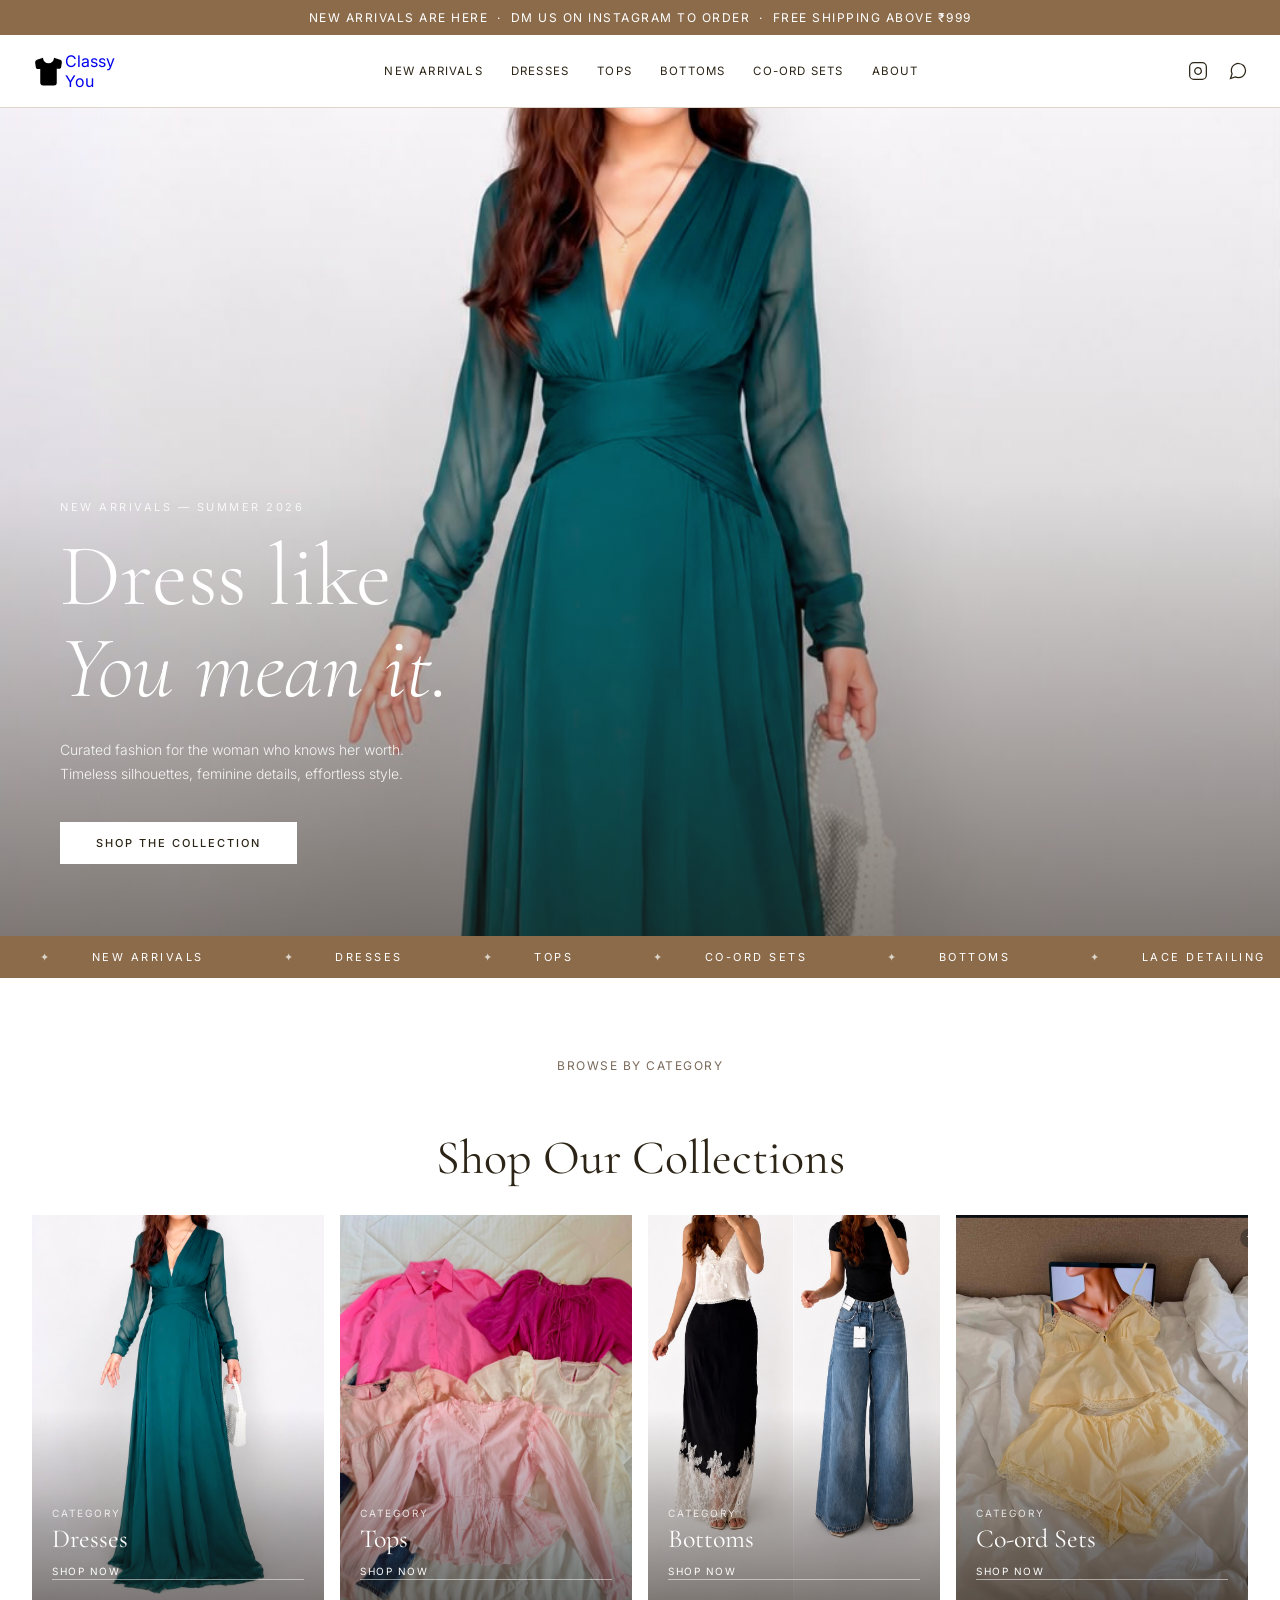
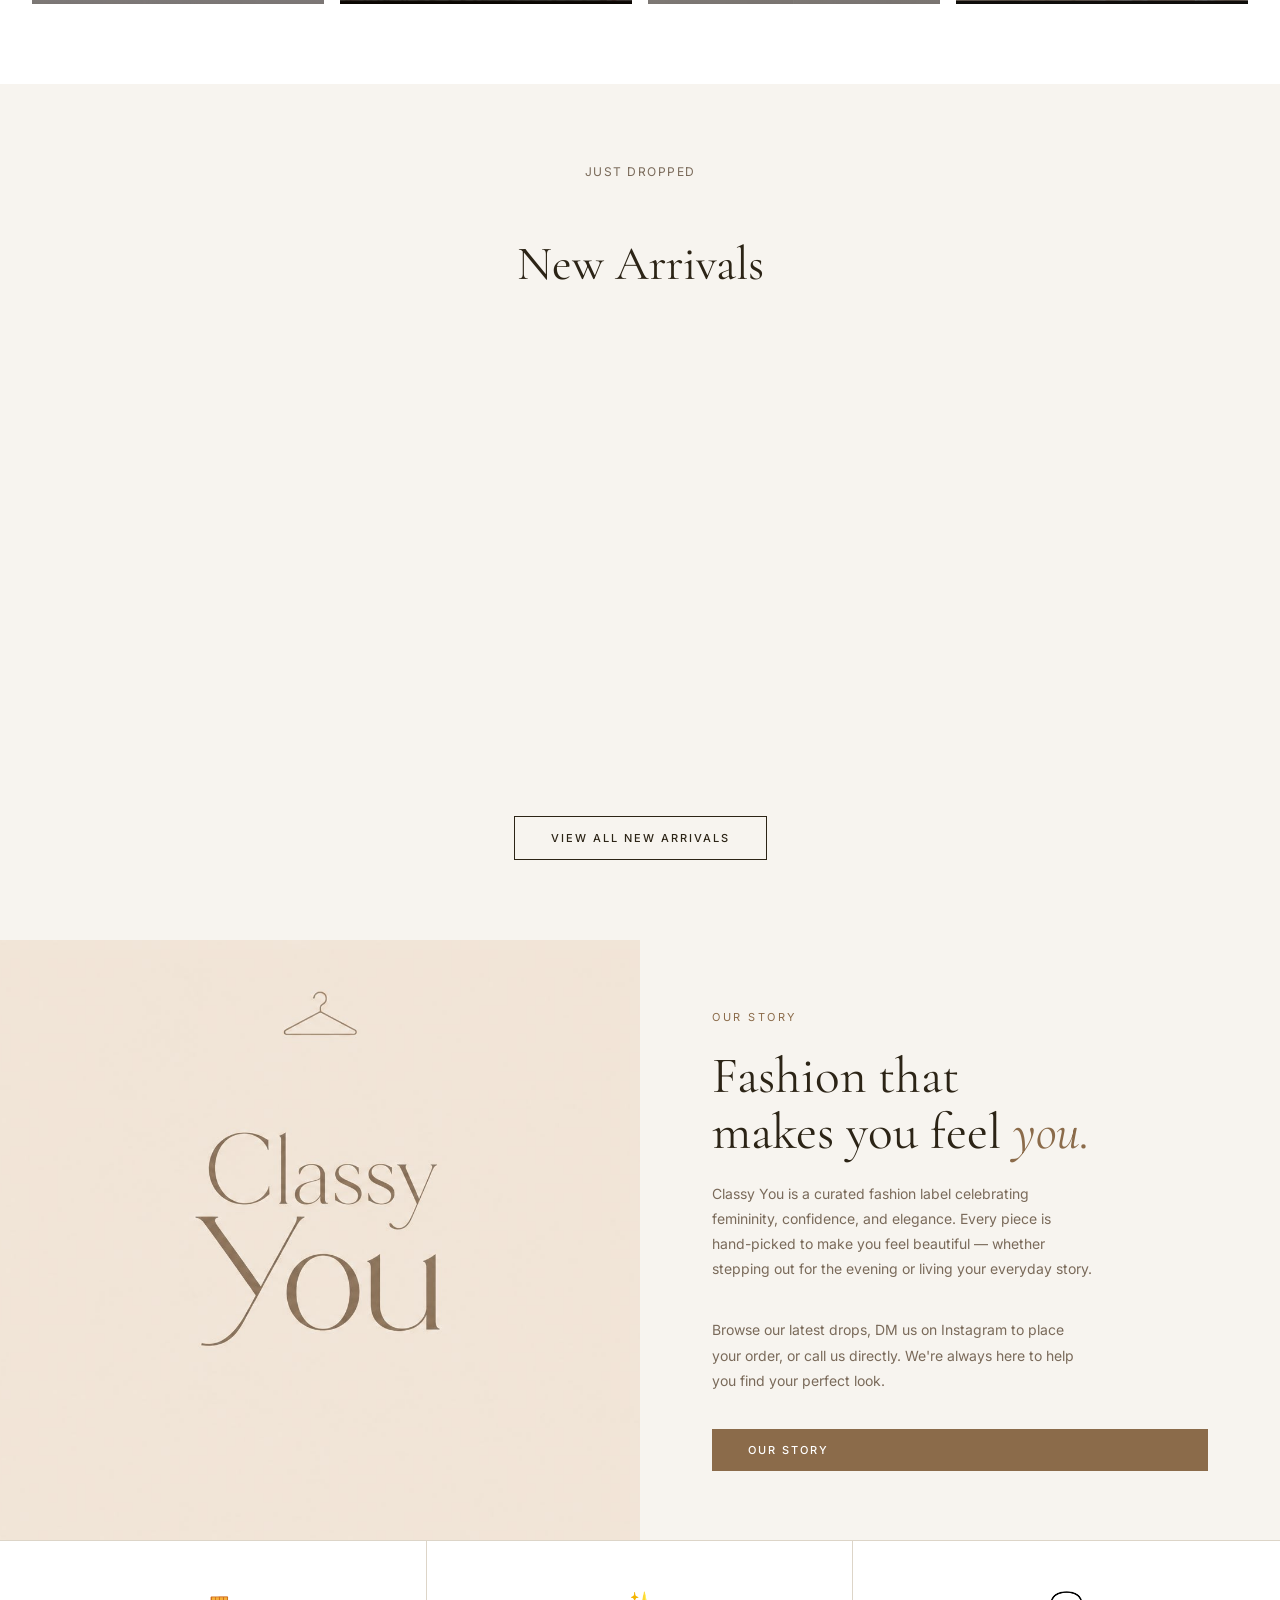
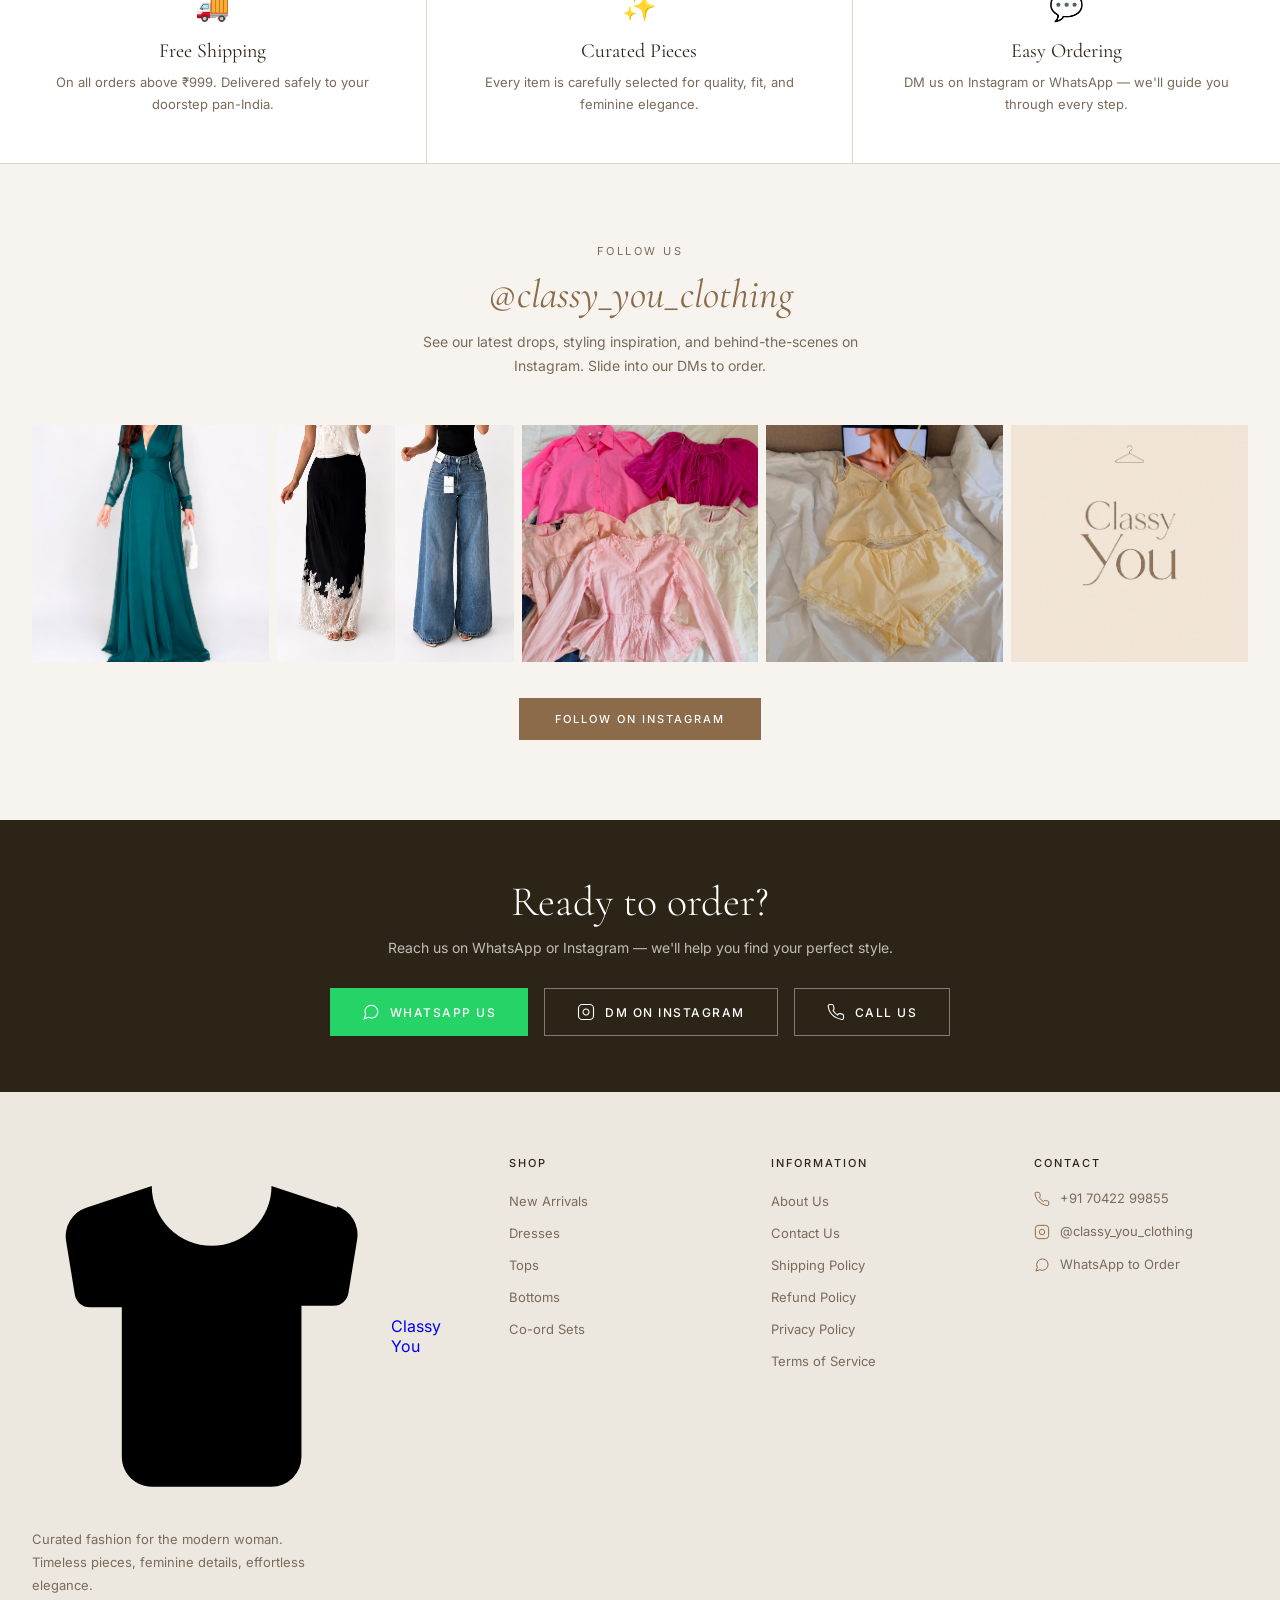
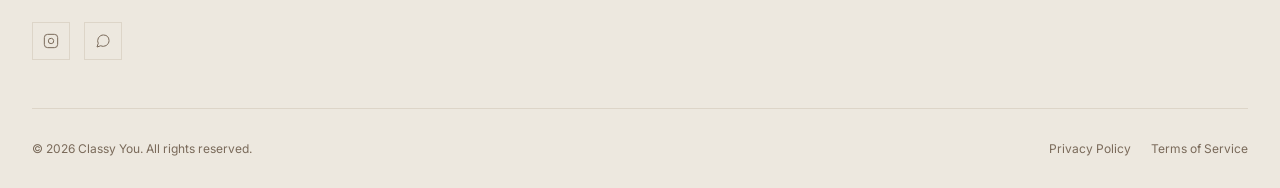
==== index.html @ e88177a0 "Initial commit — Classy You website" ====
<!DOCTYPE html>
<html lang="en">
<head>
  <meta charset="UTF-8" />
  <meta name="viewport" content="width=device-width, initial-scale=1.0" />
  <title>Classy You — Curated Women's Fashion</title>
  <link rel="preconnect" href="https://fonts.googleapis.com" />
  <link rel="preconnect" href="https://fonts.gstatic.com" crossorigin />
  <link href="https://fonts.googleapis.com/css2?family=Cormorant+Garamond:ital,wght@0,300;0,400;0,500;0,600;1,300;1,400&family=Inter:wght@300;400;500&display=swap" rel="stylesheet" />
  <link rel="stylesheet" href="style.css" />
</head>
<body>

<!-- Mobile Nav -->
<div class="mobile-nav" id="mobileNav">
  <button class="mobile-nav-close" onclick="closeMobileNav()">
    <svg viewBox="0 0 24 24"><line x1="18" y1="6" x2="6" y2="18"/><line x1="6" y1="6" x2="18" y2="18"/></svg>
  </button>
  <a href="new-arrivals.html">New Arrivals</a>
  <a href="dresses.html">Dresses</a>
  <a href="tops.html">Tops</a>
  <a href="bottoms.html">Bottoms</a>
  <a href="coord-sets.html">Co-ord Sets</a>
  <a href="about.html">About Us</a>
  <a href="contact.html">Contact</a>
  <div class="mobile-nav-footer">
    <a href="https://www.instagram.com/classy_you_clothing" target="_blank">@classy_you_clothing</a>
    <a href="tel:+917042299855">+91 70422 99855</a>
  </div>
</div>

<!-- Announcement Bar -->
<div class="announcement">
  New arrivals are here &nbsp;·&nbsp; DM us on Instagram to order &nbsp;·&nbsp; Free shipping above ₹999
</div>

<!-- Header -->
<header>
  <div class="header-inner">
    <a href="index.html" class="logo">
      <svg viewBox="0 0 24 24"><path d="M20.38 3.46 16 2a4 4 0 0 1-8 0L3.62 3.46a2 2 0 0 0-1.34 2.23l.58 3.57a1 1 0 0 0 .99.84H6v10c0 1.1.9 2 2 2h8a2 2 0 0 0 2-2V10h2.15a1 1 0 0 0 .99-.84l.58-3.57a2 2 0 0 0-1.34-2.23z"/></svg>
      Classy You
    </a>
    <nav>
      <a href="new-arrivals.html">New Arrivals</a>
      <a href="dresses.html">Dresses</a>
      <a href="tops.html">Tops</a>
      <a href="bottoms.html">Bottoms</a>
      <a href="coord-sets.html">Co-ord Sets</a>
      <a href="about.html">About</a>
    </nav>
    <div class="header-actions">
      <a href="https://www.instagram.com/classy_you_clothing" target="_blank" title="Instagram">
        <svg viewBox="0 0 24 24"><rect x="2" y="2" width="20" height="20" rx="5" ry="5"/><path d="M16 11.37A4 4 0 1 1 12.63 8 4 4 0 0 1 16 11.37z"/><line x1="17.5" y1="6.5" x2="17.51" y2="6.5"/></svg>
      </a>
      <a href="https://wa.me/917042299855" target="_blank" title="WhatsApp">
        <svg viewBox="0 0 24 24"><path d="M21 11.5a8.38 8.38 0 0 1-.9 3.8 8.5 8.5 0 0 1-7.6 4.7 8.38 8.38 0 0 1-3.8-.9L3 21l1.9-5.7a8.38 8.38 0 0 1-.9-3.8 8.5 8.5 0 0 1 4.7-7.6 8.38 8.38 0 0 1 3.8-.9h.5a8.48 8.48 0 0 1 8 8v.5z"/></svg>
      </a>
      <button class="hamburger" onclick="openMobileNav()">
        <svg viewBox="0 0 24 24"><line x1="3" y1="12" x2="21" y2="12"/><line x1="3" y1="6" x2="21" y2="6"/><line x1="3" y1="18" x2="21" y2="18"/></svg>
      </button>
    </div>
  </div>
</header>

<!-- Hero -->
<section class="hero">
  <img class="hero-img" src="WhatsApp Image 2026-07-01 at 14.03.33.jpeg" alt="Classy You — Emerald Evening Gown" />
  <div class="hero-overlay"></div>
  <div class="hero-content">
    <p class="hero-tag">New Arrivals — Summer 2026</p>
    <h1 class="hero-title">Dress like<br><em>You mean it.</em></h1>
    <p class="hero-desc">Curated fashion for the woman who knows her worth. Timeless silhouettes, feminine details, effortless style.</p>
    <a href="new-arrivals.html" class="btn btn-white">Shop the Collection</a>
  </div>
</section>

<!-- Marquee -->
<div class="marquee-strip">
  <div class="marquee-inner">
    <span>New Arrivals</span><span>Dresses</span><span>Tops</span><span>Co-ord Sets</span><span>Bottoms</span><span>Lace Detailing</span><span>Feminine &amp; Timeless</span>
    <span>New Arrivals</span><span>Dresses</span><span>Tops</span><span>Co-ord Sets</span><span>Bottoms</span><span>Lace Detailing</span><span>Feminine &amp; Timeless</span>
    <span>New Arrivals</span><span>Dresses</span><span>Tops</span><span>Co-ord Sets</span><span>Bottoms</span><span>Lace Detailing</span><span>Feminine &amp; Timeless</span>
  </div>
</div>

<!-- Collections -->
<section class="section">
  <div class="section-narrow">
    <p class="section-sub">Browse by Category</p>
    <h2 class="section-title">Shop Our Collections</h2>
    <br/>
    <div class="collections-grid">
      <a href="dresses.html" class="collection-card">
        <img src="WhatsApp Image 2026-07-01 at 14.03.33.jpeg" alt="Dresses" />
        <div class="collection-card-overlay">
          <span class="collection-card-label">Category</span>
          <span class="collection-card-name">Dresses</span>
          <span class="collection-card-link">Shop Now</span>
        </div>
      </a>
      <a href="tops.html" class="collection-card">
        <img src="WhatsApp Image 2026-07-01 at 14.04.19.jpeg" alt="Tops" />
        <div class="collection-card-overlay">
          <span class="collection-card-label">Category</span>
          <span class="collection-card-name">Tops</span>
          <span class="collection-card-link">Shop Now</span>
        </div>
      </a>
      <a href="bottoms.html" class="collection-card">
        <img src="WhatsApp Image 2026-07-01 at 14.03.23.jpeg" alt="Bottoms" />
        <div class="collection-card-overlay">
          <span class="collection-card-label">Category</span>
          <span class="collection-card-name">Bottoms</span>
          <span class="collection-card-link">Shop Now</span>
        </div>
      </a>
      <a href="coord-sets.html" class="collection-card">
        <img src="WhatsApp Image 2026-07-01 at 14.04.05.jpeg" alt="Co-ord Sets" />
        <div class="collection-card-overlay">
          <span class="collection-card-label">Category</span>
          <span class="collection-card-name">Co-ord Sets</span>
          <span class="collection-card-link">Shop Now</span>
        </div>
      </a>
    </div>
  </div>
</section>

<!-- New Arrivals -->
<section class="section" style="background: var(--cream-light);">
  <div class="section-narrow">
    <p class="section-sub">Just Dropped</p>
    <h2 class="section-title">New Arrivals</h2>
    <br/>
    <div class="products-row">
      <div class="product-card">
        <div class="product-card-img">
          <span class="product-card-badge">New</span>
          <img src="WhatsApp Image 2026-07-01 at 14.03.33.jpeg" alt="Emerald Dream Gown" />
          <div class="product-card-action">Order on WhatsApp</div>
        </div>
        <p class="product-card-name">Emerald Dream Gown</p>
        <p class="product-card-price">₹ 2,499</p>
      </div>
      <div class="product-card">
        <div class="product-card-img">
          <span class="product-card-badge">New</span>
          <img src="WhatsApp Image 2026-07-01 at 14.03.23.jpeg" alt="Lace Hem Maxi Skirt" />
          <div class="product-card-action">Order on WhatsApp</div>
        </div>
        <p class="product-card-name">Lace Hem Maxi Skirt</p>
        <p class="product-card-price">₹ 1,299</p>
      </div>
      <div class="product-card">
        <div class="product-card-img">
          <span class="product-card-badge">New</span>
          <img src="WhatsApp Image 2026-07-01 at 14.04.05.jpeg" alt="Butter Yellow Co-ord Set" />
          <div class="product-card-action">Order on WhatsApp</div>
        </div>
        <p class="product-card-name">Butter Yellow Co-ord Set</p>
        <p class="product-card-price">₹ 1,499</p>
      </div>
      <div class="product-card">
        <div class="product-card-img">
          <span class="product-card-badge">New</span>
          <img src="WhatsApp Image 2026-07-01 at 14.04.19.jpeg" alt="Ruffle Tops Collection" />
          <div class="product-card-action">Order on WhatsApp</div>
        </div>
        <p class="product-card-name">Ruffle Tops Collection</p>
        <p class="product-card-price">Starting ₹ 799</p>
      </div>
    </div>
    <div style="text-align:center;margin-top:52px;">
      <a href="new-arrivals.html" class="btn btn-outline">View All New Arrivals</a>
    </div>
  </div>
</section>

<!-- Featured Split -->
<section class="featured-split">
  <div class="featured-split-img">
    <img src="WhatsApp Image 2026-07-01 at 14.09.15.jpeg" alt="Classy You Brand" />
  </div>
  <div class="featured-split-content">
    <p class="eyebrow">Our Story</p>
    <h2>Fashion that<br>makes you feel <em>you.</em></h2>
    <p>Classy You is a curated fashion label celebrating femininity, confidence, and elegance. Every piece is hand-picked to make you feel beautiful — whether stepping out for the evening or living your everyday story.</p>
    <p>Browse our latest drops, DM us on Instagram to place your order, or call us directly. We're always here to help you find your perfect look.</p>
    <a href="about.html" class="btn btn-brown">Our Story</a>
  </div>
</section>

<!-- Perks -->
<section class="perks">
  <div class="perk">
    <div class="perk-icon">🚚</div>
    <h3 class="perk-title">Free Shipping</h3>
    <p class="perk-desc">On all orders above ₹999. Delivered safely to your doorstep pan-India.</p>
  </div>
  <div class="perk">
    <div class="perk-icon">✨</div>
    <h3 class="perk-title">Curated Pieces</h3>
    <p class="perk-desc">Every item is carefully selected for quality, fit, and feminine elegance.</p>
  </div>
  <div class="perk">
    <div class="perk-icon">💬</div>
    <h3 class="perk-title">Easy Ordering</h3>
    <p class="perk-desc">DM us on Instagram or WhatsApp — we'll guide you through every step.</p>
  </div>
</section>

<!-- Instagram Feed -->
<section class="instagram-section">
  <p style="font-size:11px;letter-spacing:2.5px;text-transform:uppercase;color:var(--text-light);margin-bottom:12px;">Follow Us</p>
  <p class="instagram-handle">@classy_you_clothing</p>
  <p style="font-size:14px;color:var(--text-light);max-width:440px;margin:0 auto;line-height:1.7;">See our latest drops, styling inspiration, and behind-the-scenes on Instagram. Slide into our DMs to order.</p>
  <div class="instagram-grid">
    <div class="instagram-thumb">
      <img src="WhatsApp Image 2026-07-01 at 14.03.33.jpeg" alt="Instagram post" />
      <div class="instagram-thumb-overlay"><svg viewBox="0 0 24 24"><rect x="2" y="2" width="20" height="20" rx="5"/><path d="M16 11.37A4 4 0 1 1 12.63 8 4 4 0 0 1 16 11.37z"/><line x1="17.5" y1="6.5" x2="17.51" y2="6.5"/></svg></div>
    </div>
    <div class="instagram-thumb">
      <img src="WhatsApp Image 2026-07-01 at 14.03.23.jpeg" alt="Instagram post" />
      <div class="instagram-thumb-overlay"><svg viewBox="0 0 24 24"><rect x="2" y="2" width="20" height="20" rx="5"/><path d="M16 11.37A4 4 0 1 1 12.63 8 4 4 0 0 1 16 11.37z"/><line x1="17.5" y1="6.5" x2="17.51" y2="6.5"/></svg></div>
    </div>
    <div class="instagram-thumb">
      <img src="WhatsApp Image 2026-07-01 at 14.04.19.jpeg" alt="Instagram post" />
      <div class="instagram-thumb-overlay"><svg viewBox="0 0 24 24"><rect x="2" y="2" width="20" height="20" rx="5"/><path d="M16 11.37A4 4 0 1 1 12.63 8 4 4 0 0 1 16 11.37z"/><line x1="17.5" y1="6.5" x2="17.51" y2="6.5"/></svg></div>
    </div>
    <div class="instagram-thumb">
      <img src="WhatsApp Image 2026-07-01 at 14.04.05.jpeg" alt="Instagram post" />
      <div class="instagram-thumb-overlay"><svg viewBox="0 0 24 24"><rect x="2" y="2" width="20" height="20" rx="5"/><path d="M16 11.37A4 4 0 1 1 12.63 8 4 4 0 0 1 16 11.37z"/><line x1="17.5" y1="6.5" x2="17.51" y2="6.5"/></svg></div>
    </div>
    <div class="instagram-thumb">
      <img src="WhatsApp Image 2026-07-01 at 14.09.15.jpeg" alt="Instagram post" />
      <div class="instagram-thumb-overlay"><svg viewBox="0 0 24 24"><rect x="2" y="2" width="20" height="20" rx="5"/><path d="M16 11.37A4 4 0 1 1 12.63 8 4 4 0 0 1 16 11.37z"/><line x1="17.5" y1="6.5" x2="17.51" y2="6.5"/></svg></div>
    </div>
  </div>
  <div style="margin-top:36px;">
    <a href="https://www.instagram.com/classy_you_clothing" target="_blank" class="btn btn-brown">Follow on Instagram</a>
  </div>
</section>

<!-- Contact Strip -->
<section class="contact-strip">
  <h2>Ready to order?</h2>
  <p>Reach us on WhatsApp or Instagram — we'll help you find your perfect style.</p>
  <div class="contact-buttons">
    <a href="https://wa.me/917042299855?text=Hi%20Classy%20You!%20I%20want%20to%20place%20an%20order." target="_blank" class="btn-wa">
      <svg viewBox="0 0 24 24"><path d="M21 11.5a8.38 8.38 0 0 1-.9 3.8 8.5 8.5 0 0 1-7.6 4.7 8.38 8.38 0 0 1-3.8-.9L3 21l1.9-5.7a8.38 8.38 0 0 1-.9-3.8 8.5 8.5 0 0 1 4.7-7.6 8.38 8.38 0 0 1 3.8-.9h.5a8.48 8.48 0 0 1 8 8v.5z"/></svg>
      WhatsApp Us
    </a>
    <a href="https://www.instagram.com/classy_you_clothing" target="_blank" class="btn-ig">
      <svg viewBox="0 0 24 24"><rect x="2" y="2" width="20" height="20" rx="5" ry="5"/><path d="M16 11.37A4 4 0 1 1 12.63 8 4 4 0 0 1 16 11.37z"/><line x1="17.5" y1="6.5" x2="17.51" y2="6.5"/></svg>
      DM on Instagram
    </a>
    <a href="tel:+917042299855" class="btn-ig">
      <svg viewBox="0 0 24 24"><path d="M22 16.92v3a2 2 0 0 1-2.18 2 19.79 19.79 0 0 1-8.63-3.07A19.5 19.5 0 0 1 4.69 13a19.79 19.79 0 0 1-3.07-8.67A2 2 0 0 1 3.6 2h3a2 2 0 0 1 2 1.72c.127.96.361 1.903.7 2.81a2 2 0 0 1-.45 2.11L8.09 9.91a16 16 0 0 0 6 6l1.27-1.27a2 2 0 0 1 2.11-.45c.907.339 1.85.573 2.81.7A2 2 0 0 1 22 16.92z"/></svg>
      Call Us
    </a>
  </div>
</section>

<!-- Footer -->
<footer>
  <div class="footer-grid">
    <div class="footer-brand">
      <a href="index.html" class="logo">
        <svg viewBox="0 0 24 24"><path d="M20.38 3.46 16 2a4 4 0 0 1-8 0L3.62 3.46a2 2 0 0 0-1.34 2.23l.58 3.57a1 1 0 0 0 .99.84H6v10c0 1.1.9 2 2 2h8a2 2 0 0 0 2-2V10h2.15a1 1 0 0 0 .99-.84l.58-3.57a2 2 0 0 0-1.34-2.23z"/></svg>
        Classy You
      </a>
      <p>Curated fashion for the modern woman. Timeless pieces, feminine details, effortless elegance.</p>
      <div class="footer-social">
        <a href="https://www.instagram.com/classy_you_clothing" target="_blank">
          <svg viewBox="0 0 24 24"><rect x="2" y="2" width="20" height="20" rx="5"/><path d="M16 11.37A4 4 0 1 1 12.63 8 4 4 0 0 1 16 11.37z"/><line x1="17.5" y1="6.5" x2="17.51" y2="6.5"/></svg>
        </a>
        <a href="https://wa.me/917042299855" target="_blank">
          <svg viewBox="0 0 24 24"><path d="M21 11.5a8.38 8.38 0 0 1-.9 3.8 8.5 8.5 0 0 1-7.6 4.7 8.38 8.38 0 0 1-3.8-.9L3 21l1.9-5.7a8.38 8.38 0 0 1-.9-3.8 8.5 8.5 0 0 1 4.7-7.6 8.38 8.38 0 0 1 3.8-.9h.5a8.48 8.48 0 0 1 8 8v.5z"/></svg>
        </a>
      </div>
    </div>
    <div class="footer-col">
      <h4>Shop</h4>
      <ul>
        <li><a href="new-arrivals.html">New Arrivals</a></li>
        <li><a href="dresses.html">Dresses</a></li>
        <li><a href="tops.html">Tops</a></li>
        <li><a href="bottoms.html">Bottoms</a></li>
        <li><a href="coord-sets.html">Co-ord Sets</a></li>
      </ul>
    </div>
    <div class="footer-col">
      <h4>Information</h4>
      <ul>
        <li><a href="about.html">About Us</a></li>
        <li><a href="contact.html">Contact Us</a></li>
        <li><a href="shipping-policy.html">Shipping Policy</a></li>
        <li><a href="refund-policy.html">Refund Policy</a></li>
        <li><a href="privacy-policy.html">Privacy Policy</a></li>
        <li><a href="terms-of-service.html">Terms of Service</a></li>
      </ul>
    </div>
    <div class="footer-col">
      <h4>Contact</h4>
      <div class="footer-contact-item">
        <svg viewBox="0 0 24 24"><path d="M22 16.92v3a2 2 0 0 1-2.18 2 19.79 19.79 0 0 1-8.63-3.07A19.5 19.5 0 0 1 4.69 13a19.79 19.79 0 0 1-3.07-8.67A2 2 0 0 1 3.6 2h3a2 2 0 0 1 2 1.72c.127.96.361 1.903.7 2.81a2 2 0 0 1-.45 2.11L8.09 9.91a16 16 0 0 0 6 6l1.27-1.27a2 2 0 0 1 2.11-.45c.907.339 1.85.573 2.81.7A2 2 0 0 1 22 16.92z"/></svg>
        <a href="tel:+917042299855">+91 70422 99855</a>
      </div>
      <div class="footer-contact-item">
        <svg viewBox="0 0 24 24"><rect x="2" y="2" width="20" height="20" rx="5"/><path d="M16 11.37A4 4 0 1 1 12.63 8 4 4 0 0 1 16 11.37z"/><line x1="17.5" y1="6.5" x2="17.51" y2="6.5"/></svg>
        <a href="https://www.instagram.com/classy_you_clothing" target="_blank">@classy_you_clothing</a>
      </div>
      <div class="footer-contact-item">
        <svg viewBox="0 0 24 24"><path d="M21 11.5a8.38 8.38 0 0 1-.9 3.8 8.5 8.5 0 0 1-7.6 4.7 8.38 8.38 0 0 1-3.8-.9L3 21l1.9-5.7a8.38 8.38 0 0 1-.9-3.8 8.5 8.5 0 0 1 4.7-7.6 8.38 8.38 0 0 1 3.8-.9h.5a8.48 8.48 0 0 1 8 8v.5z"/></svg>
        <a href="https://wa.me/917042299855" target="_blank">WhatsApp to Order</a>
      </div>
    </div>
  </div>
  <div class="footer-bottom">
    <span>© 2026 Classy You. All rights reserved.</span>
    <span style="display:flex;gap:20px;">
      <a href="privacy-policy.html">Privacy Policy</a>
      <a href="terms-of-service.html">Terms of Service</a>
    </span>
  </div>
</footer>

<script>
  function openMobileNav() { document.getElementById('mobileNav').classList.add('open'); document.body.style.overflow='hidden'; }
  function closeMobileNav() { document.getElementById('mobileNav').classList.remove('open'); document.body.style.overflow=''; }
  document.querySelectorAll('.mobile-nav a').forEach(function(l){ l.addEventListener('click', function(){ if(this.getAttribute('href')&&!this.getAttribute('href').startsWith('http'))closeMobileNav(); }); });
  var obs=new IntersectionObserver(function(e){e.forEach(function(en){if(en.isIntersecting){en.target.style.opacity='1';en.target.style.transform='translateY(0)';}});},{threshold:0.1});
  document.querySelectorAll('.product-card,.collection-card,.perk').forEach(function(el){el.style.opacity='0';el.style.transform='translateY(24px)';el.style.transition='opacity 0.5s ease,transform 0.5s ease';obs.observe(el);});
</script>
</body>
</html>
---- style.css ----
/* ─── Classy You — Shared Stylesheet ─── */
@import url('https://fonts.googleapis.com/css2?family=Cormorant+Garamond:ital,wght@0,300;0,400;0,500;0,600;1,300;1,400&family=Inter:wght@300;400;500&display=swap');

*, *::before, *::after { box-sizing: border-box; margin: 0; padding: 0; }

:root {
  --cream: #EDE8DF;
  --cream-light: #F7F4EF;
  --brown: #8B6B4A;
  --brown-dark: #6B4E32;
  --text: #2C2416;
  --text-light: #7A6A5A;
  --white: #FFFFFF;
  --border: #DDD5C8;
}

html { scroll-behavior: smooth; }

body {
  font-family: 'Inter', sans-serif;
  background: var(--white);
  color: var(--text);
  overflow-x: hidden;
}

/* ── Announcement Bar ── */
.announcement {
  background: var(--brown);
  color: var(--white);
  text-align: center;
  padding: 10px 20px;
  font-size: 12px;
  letter-spacing: 1.5px;
  text-transform: uppercase;
}

/* ── Header ── */
header {
  position: sticky;
  top: 0;
  z-index: 100;
  background: var(--white);
  border-bottom: 1px solid var(--border);
}

.header-inner {
  max-width: 1300px;
  margin: 0 auto;
  padding: 0 32px;
  height: 72px;
  display: flex;
  align-items: center;
  justify-content: space-between;
  gap: 24px;
}

.logo {
  display: flex;
  align-items: center;
  text-decoration: none;
  flex-shrink: 0;
}

.logo-img {
  height: 48px;
  width: auto;
  object-fit: contain;
  display: block;
}

.footer-brand .logo-img {
  height: 40px;
}

nav { display: flex; gap: 28px; align-items: center; }

nav a {
  font-size: 11.5px;
  font-weight: 400;
  letter-spacing: 1.2px;
  text-transform: uppercase;
  color: var(--text);
  text-decoration: none;
  position: relative;
  transition: color 0.2s;
}

nav a::after {
  content: '';
  position: absolute;
  bottom: -3px; left: 0;
  width: 0; height: 1px;
  background: var(--brown);
  transition: width 0.3s;
}

nav a:hover { color: var(--brown); }
nav a:hover::after { width: 100%; }
nav a.active { color: var(--brown); }
nav a.active::after { width: 100%; }

.header-actions { display: flex; gap: 20px; align-items: center; }

.header-actions a {
  color: var(--text);
  text-decoration: none;
  transition: color 0.2s;
  display: flex;
  align-items: center;
}

.header-actions a:hover { color: var(--brown); }
.header-actions svg { width: 20px; height: 20px; stroke: currentColor; fill: none; stroke-width: 1.5; }

/* ── Buttons ── */
.btn {
  display: inline-block;
  padding: 14px 36px;
  font-size: 11px;
  letter-spacing: 2px;
  text-transform: uppercase;
  text-decoration: none;
  font-weight: 500;
  transition: all 0.3s;
  cursor: pointer;
  border: none;
  font-family: 'Inter', sans-serif;
}
.btn-white { background: var(--white); color: var(--text); }
.btn-white:hover { background: var(--cream); }
.btn-brown { background: var(--brown); color: var(--white); }
.btn-brown:hover { background: var(--brown-dark); }
.btn-outline { background: transparent; color: var(--text); border: 1px solid var(--text); }
.btn-outline:hover { background: var(--text); color: var(--white); }
.btn-outline-brown { background: transparent; color: var(--brown); border: 1px solid var(--brown); padding: 12px 32px; font-size: 11px; letter-spacing: 2px; text-transform: uppercase; text-decoration: none; font-weight: 500; transition: all 0.3s; display: inline-block; }
.btn-outline-brown:hover { background: var(--brown); color: var(--white); }

/* ── Section Wrapper ── */
.section { padding: 80px 32px; }
.section-narrow { max-width: 1300px; margin: 0 auto; }
.section-title {
  font-family: 'Cormorant Garamond', serif;
  font-size: clamp(32px, 4vw, 48px);
  font-weight: 400;
  text-align: center;
  margin-bottom: 8px;
}
.section-sub {
  text-align: center;
  font-size: 12px;
  letter-spacing: 1.5px;
  text-transform: uppercase;
  color: var(--text-light);
  margin-bottom: 56px;
}

/* ── Index: Collections Grid ── */
.collections-grid {
  display: grid;
  grid-template-columns: 1fr 1fr 1fr 1fr;
  gap: 16px;
}

.collection-card {
  position: relative;
  overflow: hidden;
  cursor: pointer;
  aspect-ratio: 3/4;
  text-decoration: none;
  display: block;
}

.collection-card img {
  width: 100%;
  height: 100%;
  object-fit: cover;
  transition: transform 0.6s ease;
}

.collection-card:hover img { transform: scale(1.05); }

.collection-card-overlay {
  position: absolute;
  inset: 0;
  background: linear-gradient(to top, rgba(20,12,4,0.55) 0%, transparent 50%);
  display: flex;
  flex-direction: column;
  justify-content: flex-end;
  padding: 24px 20px;
  color: var(--white);
}

.collection-card-label {
  font-size: 10px;
  letter-spacing: 2px;
  text-transform: uppercase;
  opacity: 0.8;
  margin-bottom: 6px;
}

.collection-card-name {
  font-family: 'Cormorant Garamond', serif;
  font-size: 26px;
  font-weight: 400;
  line-height: 1.1;
}

.collection-card-link {
  display: inline-block;
  margin-top: 12px;
  font-size: 10px;
  letter-spacing: 1.5px;
  text-transform: uppercase;
  color: var(--white);
  text-decoration: none;
  border-bottom: 1px solid rgba(255,255,255,0.5);
  padding-bottom: 2px;
  transition: border-color 0.2s;
}

.collection-card-link:hover { border-color: var(--white); }

/* ── Index: Featured Split ── */
.featured-split {
  display: grid;
  grid-template-columns: 1fr 1fr;
  min-height: 600px;
  background: var(--cream-light);
}

.featured-split-img { overflow: hidden; }

.featured-split-img img {
  width: 100%;
  height: 100%;
  object-fit: cover;
  display: block;
  transition: transform 0.6s;
}

.featured-split-img:hover img { transform: scale(1.03); }

.featured-split-content {
  display: flex;
  flex-direction: column;
  justify-content: center;
  padding: 64px 72px;
}

.featured-split-content .eyebrow {
  font-size: 11px;
  letter-spacing: 2.5px;
  text-transform: uppercase;
  color: var(--brown);
  margin-bottom: 20px;
}

.featured-split-content h2 {
  font-family: 'Cormorant Garamond', serif;
  font-size: clamp(36px, 4vw, 56px);
  font-weight: 400;
  line-height: 1.1;
  margin-bottom: 20px;
}

.featured-split-content h2 em { font-style: italic; color: var(--brown); }

.featured-split-content p {
  font-size: 14px;
  line-height: 1.8;
  color: var(--text-light);
  margin-bottom: 36px;
  max-width: 380px;
}

/* ── Index: Products Row ── */
.products-row {
  display: grid;
  grid-template-columns: repeat(4, 1fr);
  gap: 24px;
}

.product-card { cursor: pointer; }

.product-card-img {
  position: relative;
  overflow: hidden;
  aspect-ratio: 3/4;
  margin-bottom: 16px;
  background: var(--cream-light);
}

.product-card-img img {
  width: 100%;
  height: 100%;
  object-fit: cover;
  transition: transform 0.5s ease;
}

.product-card:hover .product-card-img img { transform: scale(1.06); }

.product-card-badge {
  position: absolute;
  top: 12px; left: 12px;
  background: var(--brown);
  color: var(--white);
  font-size: 9px;
  letter-spacing: 1.5px;
  text-transform: uppercase;
  padding: 4px 10px;
}

.product-card-action {
  position: absolute;
  bottom: 0; left: 0; right: 0;
  background: rgba(44, 36, 22, 0.85);
  color: var(--white);
  text-align: center;
  font-size: 11px;
  letter-spacing: 1.5px;
  text-transform: uppercase;
  padding: 14px;
  transform: translateY(100%);
  transition: transform 0.3s ease;
}

.product-card:hover .product-card-action { transform: translateY(0); }

.product-card-name {
  font-size: 14px;
  font-weight: 400;
  margin-bottom: 6px;
  color: var(--text);
}

.product-card-price {
  font-family: 'Cormorant Garamond', serif;
  font-size: 18px;
  color: var(--brown);
}

/* ── Marquee ── */
.marquee-strip {
  background: var(--brown);
  color: var(--white);
  overflow: hidden;
  padding: 14px 0;
}

.marquee-inner {
  display: flex;
  animation: marquee 25s linear infinite;
  white-space: nowrap;
}

.marquee-inner span {
  font-size: 11px;
  letter-spacing: 2.5px;
  text-transform: uppercase;
  padding: 0 40px;
  flex-shrink: 0;
}

.marquee-inner span::before { content: '✦'; margin-right: 40px; opacity: 0.7; }

@keyframes marquee { 0% { transform: translateX(0); } 100% { transform: translateX(-50%); } }

/* ── Perks ── */
.perks {
  display: grid;
  grid-template-columns: repeat(3, 1fr);
  border-top: 1px solid var(--border);
  border-bottom: 1px solid var(--border);
}

.perk {
  padding: 48px 40px;
  text-align: center;
  border-right: 1px solid var(--border);
}

.perk:last-child { border-right: none; }
.perk-icon { font-size: 28px; margin-bottom: 16px; }

.perk-title {
  font-family: 'Cormorant Garamond', serif;
  font-size: 20px;
  font-weight: 400;
  margin-bottom: 8px;
}

.perk-desc { font-size: 13px; color: var(--text-light); line-height: 1.7; }

/* ── Instagram Section ── */
.instagram-section {
  background: var(--cream-light);
  padding: 80px 32px;
  text-align: center;
}

.instagram-handle {
  font-family: 'Cormorant Garamond', serif;
  font-size: 40px;
  font-weight: 400;
  color: var(--brown);
  margin-bottom: 12px;
  font-style: italic;
}

.instagram-grid {
  display: grid;
  grid-template-columns: repeat(5, 1fr);
  gap: 8px;
  margin-top: 48px;
}

.instagram-thumb { aspect-ratio: 1; overflow: hidden; position: relative; }

.instagram-thumb img {
  width: 100%;
  height: 100%;
  object-fit: cover;
  transition: transform 0.4s;
}

.instagram-thumb:hover img { transform: scale(1.08); }

.instagram-thumb-overlay {
  position: absolute;
  inset: 0;
  background: rgba(139, 107, 74, 0.4);
  display: flex;
  align-items: center;
  justify-content: center;
  opacity: 0;
  transition: opacity 0.3s;
}

.instagram-thumb:hover .instagram-thumb-overlay { opacity: 1; }
.instagram-thumb-overlay svg { width: 28px; height: 28px; stroke: white; fill: none; stroke-width: 1.5; }

/* ── Contact Strip ── */
.contact-strip {
  background: var(--text);
  color: var(--white);
  padding: 56px 32px;
  text-align: center;
}

.contact-strip h2 {
  font-family: 'Cormorant Garamond', serif;
  font-size: 42px;
  font-weight: 300;
  margin-bottom: 12px;
}

.contact-strip p {
  font-size: 14px;
  color: rgba(255,255,255,0.7);
  margin-bottom: 32px;
}

.contact-buttons { display: flex; gap: 16px; justify-content: center; flex-wrap: wrap; }

.contact-buttons a {
  display: flex;
  align-items: center;
  gap: 10px;
  padding: 14px 32px;
  font-size: 12px;
  letter-spacing: 1.5px;
  text-transform: uppercase;
  text-decoration: none;
  font-weight: 500;
  transition: all 0.3s;
  font-family: 'Inter', sans-serif;
}

.contact-buttons a svg { width: 18px; height: 18px; stroke: currentColor; fill: none; stroke-width: 1.5; }

.btn-wa { background: #25D366; color: white; }
.btn-wa:hover { background: #1ebe5d; }
.btn-ig { background: transparent; color: white; border: 1px solid rgba(255,255,255,0.4); }
.btn-ig:hover { border-color: white; background: rgba(255,255,255,0.05); }

/* ── Footer ── */
footer {
  background: var(--cream);
  padding: 64px 32px 32px;
}

.footer-grid {
  max-width: 1300px;
  margin: 0 auto;
  display: grid;
  grid-template-columns: 2fr 1fr 1fr 1fr;
  gap: 48px;
  padding-bottom: 48px;
  border-bottom: 1px solid var(--border);
  margin-bottom: 32px;
}

.footer-brand p {
  font-size: 13px;
  color: var(--text-light);
  line-height: 1.8;
  max-width: 280px;
  margin-bottom: 24px;
  margin-top: 12px;
}

.footer-social { display: flex; gap: 14px; }

.footer-social a {
  width: 38px; height: 38px;
  border: 1px solid var(--border);
  display: flex;
  align-items: center;
  justify-content: center;
  color: var(--text-light);
  text-decoration: none;
  transition: all 0.2s;
}

.footer-social a:hover { border-color: var(--brown); color: var(--brown); }
.footer-social a svg { width: 16px; height: 16px; stroke: currentColor; fill: none; stroke-width: 1.5; }

.footer-col h4 {
  font-size: 11px;
  letter-spacing: 2px;
  text-transform: uppercase;
  font-weight: 500;
  margin-bottom: 20px;
  color: var(--text);
}

.footer-col ul { list-style: none; }
.footer-col ul li { margin-bottom: 12px; }

.footer-col ul li a {
  font-size: 13px;
  color: var(--text-light);
  text-decoration: none;
  transition: color 0.2s;
}

.footer-col ul li a:hover { color: var(--brown); }

.footer-contact-item {
  display: flex;
  align-items: flex-start;
  gap: 10px;
  margin-bottom: 16px;
  font-size: 13px;
  color: var(--text-light);
}

.footer-contact-item svg { width: 16px; height: 16px; stroke: var(--brown); fill: none; stroke-width: 1.5; flex-shrink: 0; margin-top: 1px; }
.footer-contact-item a { color: var(--text-light); text-decoration: none; }
.footer-contact-item a:hover { color: var(--brown); }

.footer-bottom {
  max-width: 1300px;
  margin: 0 auto;
  display: flex;
  justify-content: space-between;
  align-items: center;
  font-size: 12px;
  color: var(--text-light);
  flex-wrap: wrap;
  gap: 12px;
}

.footer-bottom a { color: var(--text-light); text-decoration: none; transition: color 0.2s; }
.footer-bottom a:hover { color: var(--brown); }

/* ── Mobile Nav ── */
.hamburger { display: none; cursor: pointer; background: none; border: none; padding: 4px; }
.hamburger svg { width: 22px; height: 22px; stroke: var(--text); fill: none; stroke-width: 1.5; }

.mobile-nav {
  position: fixed;
  inset: 0;
  background: var(--white);
  z-index: 200;
  display: flex;
  flex-direction: column;
  padding: 32px;
  transform: translateX(100%);
  transition: transform 0.35s ease;
}

.mobile-nav.open { transform: translateX(0); }

.mobile-nav-close {
  align-self: flex-end;
  background: none;
  border: none;
  cursor: pointer;
  padding: 4px;
  margin-bottom: 32px;
}

.mobile-nav-close svg { width: 24px; height: 24px; stroke: var(--text); fill: none; stroke-width: 1.5; }

.mobile-nav a {
  font-family: 'Cormorant Garamond', serif;
  font-size: 36px;
  font-weight: 400;
  color: var(--text);
  text-decoration: none;
  padding: 12px 0;
  border-bottom: 1px solid var(--border);
  display: block;
  transition: color 0.2s;
}

.mobile-nav a:hover { color: var(--brown); }

.mobile-nav-footer {
  margin-top: auto;
  padding-top: 32px;
  display: flex;
  flex-direction: column;
  gap: 12px;
}

.mobile-nav-footer a {
  color: var(--text-light);
  text-decoration: none;
  font-family: 'Inter', sans-serif;
  font-size: 13px;
  border: none;
  padding: 4px 0;
}

/* ── Hero (index) ── */
.hero {
  position: relative;
  height: 92vh;
  min-height: 560px;
  overflow: hidden;
  display: flex;
  align-items: flex-end;
}

.hero-img {
  position: absolute;
  inset: 0;
  width: 100%;
  height: 100%;
  object-fit: cover;
  object-position: center top;
}

.hero-overlay {
  position: absolute;
  inset: 0;
  background: linear-gradient(to top, rgba(30,20,10,0.55) 0%, rgba(30,20,10,0.1) 55%, transparent 100%);
}

.hero-content {
  position: relative;
  z-index: 2;
  padding: 0 60px 72px;
  color: var(--white);
  max-width: 640px;
}

.hero-tag {
  font-size: 11px;
  letter-spacing: 2.5px;
  text-transform: uppercase;
  opacity: 0.85;
  margin-bottom: 16px;
}

.hero-title {
  font-family: 'Cormorant Garamond', serif;
  font-size: clamp(48px, 7vw, 88px);
  font-weight: 300;
  line-height: 1.05;
  margin-bottom: 24px;
}

.hero-title em { font-style: italic; }

.hero-desc {
  font-size: 14px;
  font-weight: 300;
  line-height: 1.7;
  opacity: 0.9;
  margin-bottom: 36px;
  max-width: 380px;
}

/* ══════════════════════════════════════
   COLLECTION / SHOP PAGES
══════════════════════════════════════ */

/* ── Page Banner ── */
.page-banner {
  background: var(--cream-light);
  padding: 52px 32px 44px;
  text-align: center;
  border-bottom: 1px solid var(--border);
}

.breadcrumb {
  font-size: 12px;
  color: var(--text-light);
  letter-spacing: 0.5px;
  margin-bottom: 12px;
}

.breadcrumb a { color: var(--text-light); text-decoration: none; }
.breadcrumb a:hover { color: var(--brown); }
.breadcrumb span { margin: 0 8px; }

.page-banner h1 {
  font-family: 'Cormorant Garamond', serif;
  font-size: clamp(36px, 5vw, 56px);
  font-weight: 400;
  color: var(--text);
  margin-bottom: 8px;
}

.page-banner-desc {
  font-size: 14px;
  color: var(--text-light);
  max-width: 480px;
  margin: 0 auto;
  line-height: 1.7;
}

/* ── Shop Layout ── */
.shop-wrap {
  max-width: 1300px;
  margin: 0 auto;
  padding: 40px 32px 80px;
}

.shop-toolbar {
  display: flex;
  justify-content: space-between;
  align-items: center;
  padding-bottom: 20px;
  margin-bottom: 40px;
  border-bottom: 1px solid var(--border);
}

.shop-count { font-size: 13px; color: var(--text-light); }

.sort-select, .shop-sort {
  border: 1px solid var(--border);
  padding: 9px 28px 9px 14px;
  font-size: 12px;
  background: white;
  color: var(--text);
  cursor: pointer;
  font-family: 'Inter', sans-serif;
  appearance: none;
  background-image: url("data:image/svg+xml,%3Csvg xmlns='http://www.w3.org/2000/svg' viewBox='0 0 10 6'%3E%3Cpath d='M0 0l5 6 5-6z' fill='%238B6B4A'/%3E%3C/svg%3E");
  background-repeat: no-repeat;
  background-position: right 10px center;
  background-size: 8px;
  letter-spacing: 0.5px;
}

/* ── Shop Grid ── */
.shop-grid {
  display: grid;
  grid-template-columns: repeat(3, 1fr);
  gap: 48px 28px;
}

.shop-card { cursor: pointer; }

.shop-card-img {
  position: relative;
  aspect-ratio: 3/4;
  overflow: hidden;
  background: var(--cream-light);
  margin-bottom: 16px;
}

.shop-card-img img {
  width: 100%;
  height: 100%;
  object-fit: cover;
  transition: transform 0.5s;
}

.shop-card:hover .shop-card-img img { transform: scale(1.05); }

.shop-card-badge {
  position: absolute;
  top: 12px; left: 12px;
  background: var(--brown);
  color: white;
  font-size: 9px;
  letter-spacing: 1.5px;
  text-transform: uppercase;
  padding: 4px 10px;
  z-index: 1;
}

.shop-card-sold {
  background: var(--text-light);
}

/* Quick-buy overlay — slides up from bottom of image on hover */
.shop-card-quick {
  position: absolute;
  bottom: 0; left: 0; right: 0;
  background: rgba(44, 36, 22, 0.88);
  color: white;
  border: none;
  padding: 14px;
  font-size: 11px;
  letter-spacing: 1.5px;
  text-transform: uppercase;
  font-family: 'Inter', sans-serif;
  cursor: pointer;
  transform: translateY(100%);
  transition: transform 0.3s;
  z-index: 1;
}
.shop-card:hover .shop-card-quick { transform: translateY(0); }

/* Card body below the image */
.shop-card-body { padding: 0; }

/* CTA button below card info */
.shop-card-cta {
  display: block;
  width: 100%;
  margin-top: 12px;
  padding: 11px 16px;
  background: transparent;
  border: 1px solid var(--brown);
  color: var(--brown);
  font-size: 11px;
  letter-spacing: 1.5px;
  text-transform: uppercase;
  font-family: 'Inter', sans-serif;
  cursor: pointer;
  transition: background 0.2s, color 0.2s;
}
.shop-card-cta:hover { background: var(--brown); color: white; }

.shop-card-name {
  font-size: 14px;
  font-weight: 400;
  margin-bottom: 5px;
  color: var(--text);
}

.shop-card-sizes {
  font-size: 11px;
  color: var(--text-light);
  margin-bottom: 8px;
  letter-spacing: 0.3px;
}

.shop-card-price {
  font-family: 'Cormorant Garamond', serif;
  font-size: 20px;
  color: var(--brown);
}

.shop-more {
  text-align: center;
  margin-top: 64px;
  padding-top: 48px;
  border-top: 1px solid var(--border);
}

.shop-more p {
  font-size: 14px;
  color: var(--text-light);
  margin-bottom: 20px;
  line-height: 1.7;
}

/* ══════════════════════════════════════
   TEXT / POLICY PAGES
══════════════════════════════════════ */

.text-wrap {
  max-width: 760px;
  margin: 0 auto;
  padding: 56px 32px 80px;
}

.policy-date {
  font-size: 12px;
  color: var(--text-light);
  letter-spacing: 0.5px;
  margin-bottom: 40px;
  padding-bottom: 20px;
  border-bottom: 1px solid var(--border);
}

.text-wrap h2 {
  font-family: 'Cormorant Garamond', serif;
  font-size: 30px;
  font-weight: 400;
  margin: 40px 0 14px;
  color: var(--text);
}

.text-wrap h2:first-of-type { margin-top: 0; }

.text-wrap p {
  font-size: 14px;
  line-height: 1.9;
  color: var(--text-light);
  margin-bottom: 16px;
}

.text-wrap ul, .text-wrap ol {
  padding-left: 20px;
  margin-bottom: 16px;
}

.text-wrap li {
  font-size: 14px;
  line-height: 1.9;
  color: var(--text-light);
  margin-bottom: 8px;
}

.text-wrap a { color: var(--brown); text-decoration: underline; }
.text-wrap strong { color: var(--text); font-weight: 500; }

.policy-contact-box {
  background: var(--cream-light);
  border: 1px solid var(--border);
  padding: 28px 32px;
  margin-top: 40px;
}

.policy-contact-box p {
  margin-bottom: 8px;
}

.policy-contact-box p:last-child { margin-bottom: 0; }

/* ══════════════════════════════════════
   ABOUT PAGE
══════════════════════════════════════ */

.about-hero {
  height: 70vh;
  min-height: 480px;
  position: relative;
  overflow: hidden;
  display: flex;
  align-items: flex-end;
}

.about-hero img {
  position: absolute;
  inset: 0;
  width: 100%;
  height: 100%;
  object-fit: cover;
  object-position: center top;
}

.about-hero-overlay {
  position: absolute;
  inset: 0;
  background: linear-gradient(to top, rgba(30,20,10,0.65) 0%, transparent 60%);
}

.about-hero-content {
  position: relative;
  z-index: 2;
  color: white;
  padding: 0 60px 60px;
}

.about-hero-content h1 {
  font-family: 'Cormorant Garamond', serif;
  font-size: clamp(52px, 7vw, 80px);
  font-weight: 300;
  line-height: 1.05;
}

.about-hero-content h1 em { font-style: italic; }

.about-story {
  display: grid;
  grid-template-columns: 1fr 1fr;
  gap: 80px;
  align-items: center;
  max-width: 1300px;
  margin: 0 auto;
  padding: 80px 32px;
}

.about-story-text h2 {
  font-family: 'Cormorant Garamond', serif;
  font-size: clamp(36px, 4vw, 48px);
  font-weight: 400;
  margin-bottom: 24px;
  line-height: 1.1;
}

.about-story-text h2 em { font-style: italic; color: var(--brown); }

.about-story-text p {
  font-size: 14px;
  line-height: 1.9;
  color: var(--text-light);
  margin-bottom: 18px;
}

.about-story-img { aspect-ratio: 4/5; overflow: hidden; }
.about-story-img img { width: 100%; height: 100%; object-fit: cover; }

.about-values-section {
  background: var(--cream-light);
  padding: 80px 32px;
  text-align: center;
}

.about-values-grid {
  display: grid;
  grid-template-columns: repeat(3, 1fr);
  gap: 48px;
  max-width: 1000px;
  margin: 52px auto 0;
}

.about-value-icon { font-size: 36px; margin-bottom: 16px; }

.about-value h3 {
  font-family: 'Cormorant Garamond', serif;
  font-size: 24px;
  font-weight: 400;
  margin-bottom: 12px;
}

.about-value p { font-size: 13px; color: var(--text-light); line-height: 1.7; }

/* ══════════════════════════════════════
   CONTACT PAGE
══════════════════════════════════════ */

.contact-layout {
  display: grid;
  grid-template-columns: 1fr 1fr;
  gap: 80px;
  align-items: start;
  max-width: 1100px;
  margin: 0 auto;
  padding: 72px 32px 80px;
}

.contact-left h2 {
  font-family: 'Cormorant Garamond', serif;
  font-size: clamp(36px, 4vw, 52px);
  font-weight: 400;
  line-height: 1.1;
  margin-bottom: 16px;
}

.contact-left h2 em { font-style: italic; color: var(--brown); }

.contact-left > p {
  font-size: 14px;
  color: var(--text-light);
  line-height: 1.8;
  margin-bottom: 48px;
}

.contact-item {
  display: flex;
  gap: 18px;
  align-items: flex-start;
  padding: 24px 0;
  border-bottom: 1px solid var(--border);
}

.contact-item:first-of-type { border-top: 1px solid var(--border); }

.contact-item svg {
  width: 22px; height: 22px;
  stroke: var(--brown); fill: none; stroke-width: 1.5;
  flex-shrink: 0; margin-top: 2px;
}

.contact-item-label {
  font-size: 11px;
  letter-spacing: 1.5px;
  text-transform: uppercase;
  color: var(--text-light);
  margin-bottom: 4px;
}

.contact-item-val {
  font-family: 'Cormorant Garamond', serif;
  font-size: 22px;
  color: var(--text);
  text-decoration: none;
  display: block;
  transition: color 0.2s;
}

.contact-item-val:hover { color: var(--brown); }
.contact-item-note { font-size: 12px; color: var(--text-light); margin-top: 4px; line-height: 1.6; }

.contact-faq {
  background: var(--cream-light);
  padding: 36px 40px;
}

.contact-faq h3 {
  font-family: 'Cormorant Garamond', serif;
  font-size: 30px;
  font-weight: 400;
  margin-bottom: 28px;
}

.faq-item {
  padding: 18px 0;
  border-bottom: 1px solid var(--border);
}

.faq-item:last-child { border-bottom: none; }

.faq-q {
  font-size: 14px;
  font-weight: 500;
  margin-bottom: 8px;
  color: var(--text);
}

.faq-a {
  font-size: 13px;
  color: var(--text-light);
  line-height: 1.7;
}

/* ══════════════════════════════════════
   RESPONSIVE
══════════════════════════════════════ */

@media (max-width: 1100px) {
  .collections-grid { grid-template-columns: 1fr 1fr; }
  .products-row { grid-template-columns: repeat(2, 1fr); }
  .footer-grid { grid-template-columns: 1fr 1fr; }
  .instagram-grid { grid-template-columns: repeat(3, 1fr); }
  .shop-grid { grid-template-columns: repeat(2, 1fr); gap: 32px 20px; }
  .about-values-grid { grid-template-columns: repeat(3, 1fr); }
}

@media (max-width: 900px) {
  .about-story { grid-template-columns: 1fr; gap: 40px; }
  .about-story-img { aspect-ratio: 4/3; max-height: 420px; }
  .contact-layout { grid-template-columns: 1fr; gap: 40px; }
  .about-values-grid { grid-template-columns: repeat(2, 1fr); gap: 32px; }
}

@media (max-width: 768px) {
  nav { display: none; }
  .hamburger { display: block; }
  .hero-content { padding: 0 24px 48px; }
  .section { padding: 56px 20px; }
  .featured-split { grid-template-columns: 1fr; }
  .featured-split-img { height: 60vw; min-height: 300px; }
  .featured-split-content { padding: 40px 28px; }
  .perks { grid-template-columns: 1fr; }
  .perk { border-right: none; border-bottom: 1px solid var(--border); }
  .perk:last-child { border-bottom: none; }
  .instagram-grid { grid-template-columns: repeat(2, 1fr); }
  .footer-grid { grid-template-columns: 1fr; gap: 32px; }
  .footer-bottom { flex-direction: column; text-align: center; }
  .collections-grid { grid-template-columns: 1fr 1fr; gap: 10px; }
  .header-inner { padding: 0 20px; }
  .shop-wrap { padding: 32px 20px 64px; }
  .page-banner { padding: 40px 20px 32px; }
  .contact-faq { padding: 28px 24px; }
}

@media (max-width: 560px) {
  .shop-grid { grid-template-columns: repeat(2, 1fr); gap: 16px 12px; }
  .products-row { grid-template-columns: 1fr 1fr; gap: 12px; }
  .instagram-grid { grid-template-columns: repeat(2, 1fr); }
  .about-values-grid { grid-template-columns: 1fr; gap: 24px; }
  .about-hero-content { padding: 0 24px 40px; }
  .about-story { padding: 48px 20px; }
  .about-values-section { padding: 48px 20px; }
  .contact-layout { padding: 48px 20px 64px; }
  .text-wrap { padding: 40px 20px 60px; }
}

/* ══════════════════════════════════════
   REVEAL ANIMATION (shop cards)
══════════════════════════════════════ */

.reveal {
  opacity: 0;
  transform: translateY(18px);
  transition: opacity 0.45s ease, transform 0.45s ease;
}
.reveal.revealed {
  opacity: 1;
  transform: translateY(0);
}

/* ══════════════════════════════════════
   SIZE PICKER MODAL
══════════════════════════════════════ */

.size-modal-overlay {
  position: fixed;
  inset: 0;
  background: rgba(20, 14, 6, 0.6);
  z-index: 2000;
  display: flex;
  align-items: center;
  justify-content: center;
  padding: 20px;
  opacity: 0;
  transition: opacity 0.25s ease;
}
.size-modal-overlay.open { opacity: 1; }
.size-modal-overlay.open .size-modal {
  transform: translateY(0);
  opacity: 1;
}

.size-modal {
  background: white;
  max-width: 620px;
  width: 100%;
  max-height: 90vh;
  overflow-y: auto;
  display: flex;
  position: relative;
  transform: translateY(16px);
  opacity: 0;
  transition: transform 0.3s ease, opacity 0.3s ease;
}

.size-modal-img {
  width: 240px;
  flex-shrink: 0;
  object-fit: cover;
  object-position: top;
}

.size-modal-body {
  padding: 32px 28px 28px;
  display: flex;
  flex-direction: column;
  gap: 10px;
  flex: 1;
}

.size-modal-close {
  position: absolute;
  top: 14px; right: 14px;
  background: white;
  border: 1px solid var(--border);
  width: 32px; height: 32px;
  border-radius: 50%;
  display: flex; align-items: center; justify-content: center;
  cursor: pointer;
  color: var(--text);
  z-index: 1;
  transition: background 0.2s;
}
.size-modal-close:hover { background: var(--cream-light); }

.size-modal-badge {
  display: inline-block;
  font-size: 9px;
  letter-spacing: 1.5px;
  text-transform: uppercase;
  background: var(--brown);
  color: white;
  padding: 3px 10px;
  align-self: flex-start;
}

.size-modal-name {
  font-family: 'Cormorant Garamond', serif;
  font-size: 1.5rem;
  font-weight: 500;
  color: var(--text);
  line-height: 1.2;
}

.size-modal-price {
  font-family: 'Cormorant Garamond', serif;
  font-size: 1.25rem;
  color: var(--brown);
}

.size-modal-desc {
  font-size: 13px;
  color: var(--text-light);
  line-height: 1.65;
  border-top: 1px solid var(--border);
  padding-top: 10px;
  margin-top: 2px;
}

.size-modal-label {
  font-size: 10px;
  letter-spacing: 1.5px;
  text-transform: uppercase;
  color: var(--text);
  margin-top: 6px;
}

.size-options {
  display: flex;
  gap: 8px;
  flex-wrap: wrap;
}

.size-btn {
  border: 1px solid var(--border);
  background: white;
  color: var(--text);
  padding: 8px 16px;
  font-size: 12px;
  font-family: 'Inter', sans-serif;
  cursor: pointer;
  transition: all 0.2s;
  letter-spacing: 0.5px;
  border-radius: 2px;
}
.size-btn:hover { border-color: var(--brown); color: var(--brown); }
.size-btn.selected { background: var(--brown); color: white; border-color: var(--brown); }

.size-modal-confirm { margin-top: 4px; }
.size-modal-confirm .btn-primary {
  display: block;
  text-align: center;
  text-decoration: none;
  padding: 13px 20px;
  background: var(--brown);
  color: white;
  font-size: 11px;
  letter-spacing: 1.5px;
  text-transform: uppercase;
  font-family: 'Inter', sans-serif;
  transition: background 0.2s;
}
.size-modal-confirm .btn-primary:hover { background: var(--brown-dark); }

.size-modal-wa-link {
  display: block;
  text-align: center;
  font-size: 11px;
  color: var(--text-light);
  text-decoration: underline;
  margin-top: 4px;
  transition: color 0.2s;
}
.size-modal-wa-link:hover { color: var(--brown); }

@media (max-width: 600px) {
  .size-modal { flex-direction: column; max-height: 95vh; }
  .size-modal-img { width: 100%; height: 260px; }
  .size-modal-body { padding: 20px 20px 24px; }
}
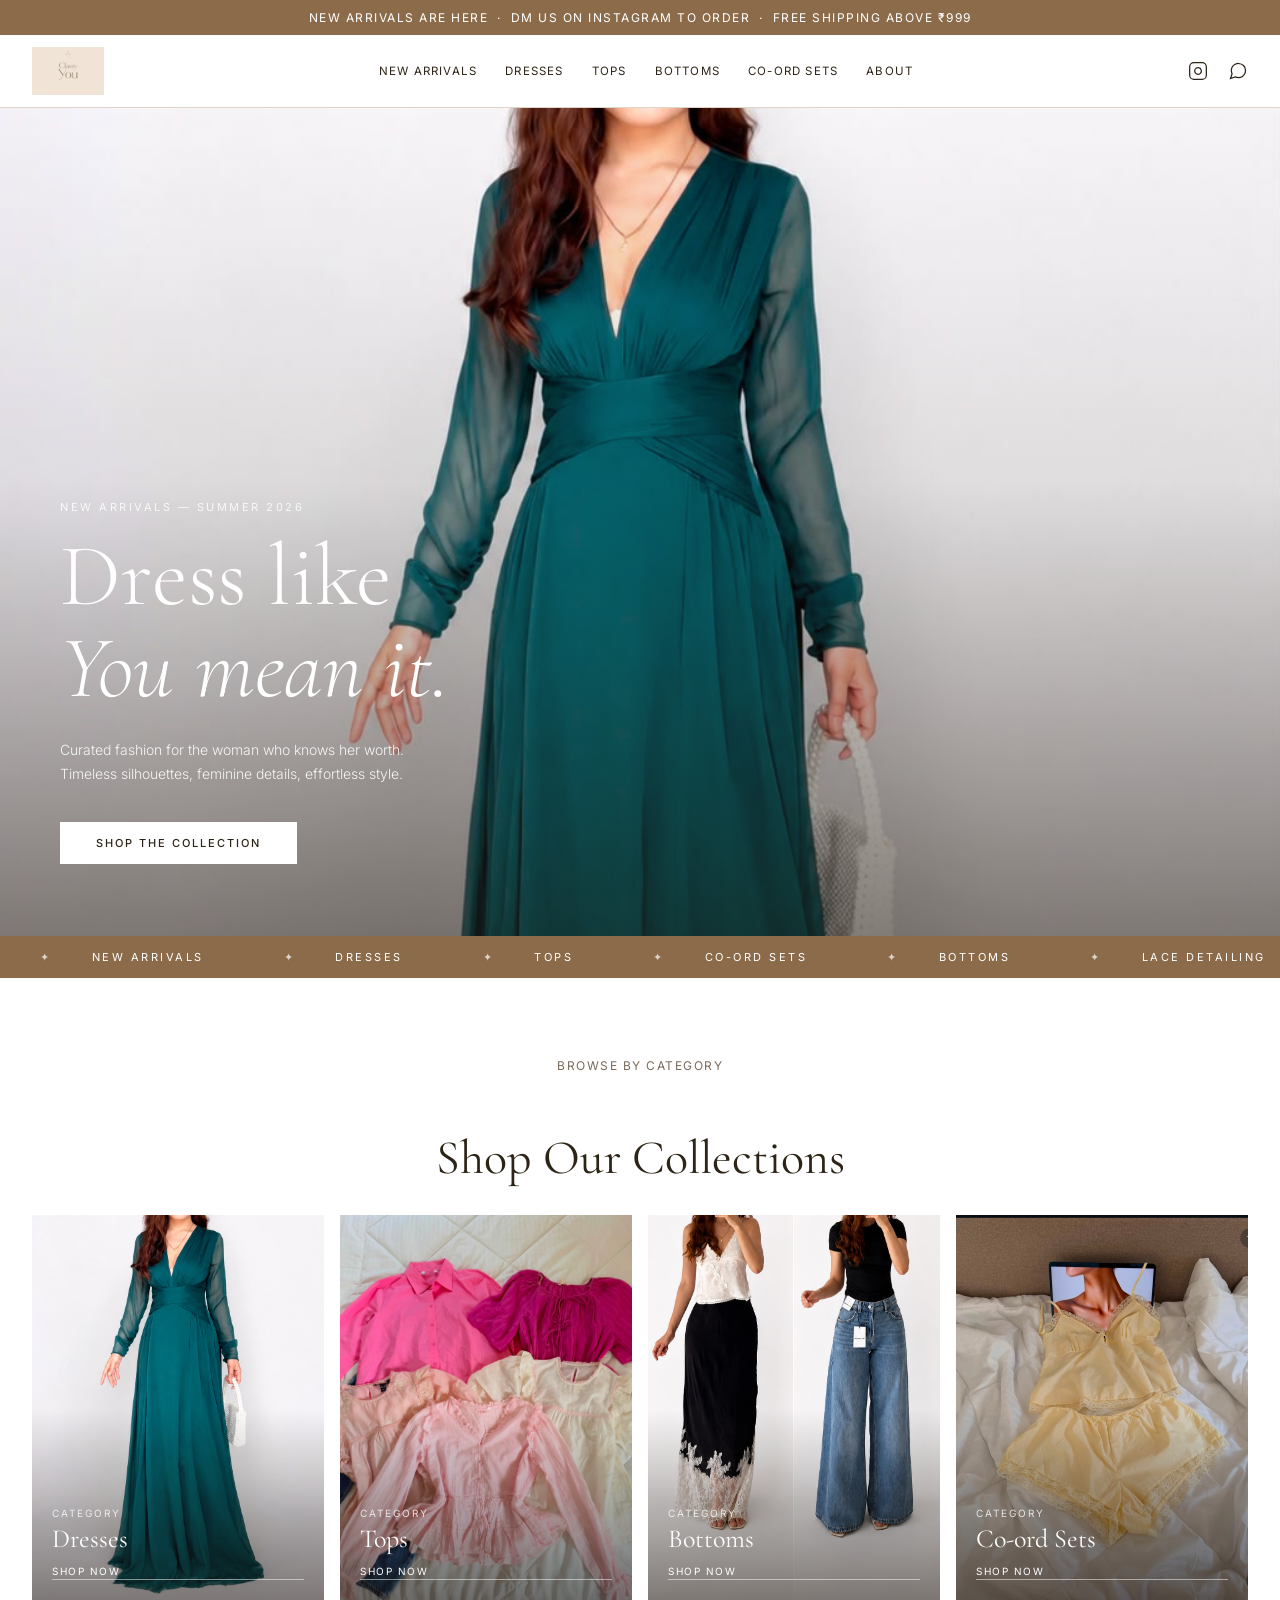
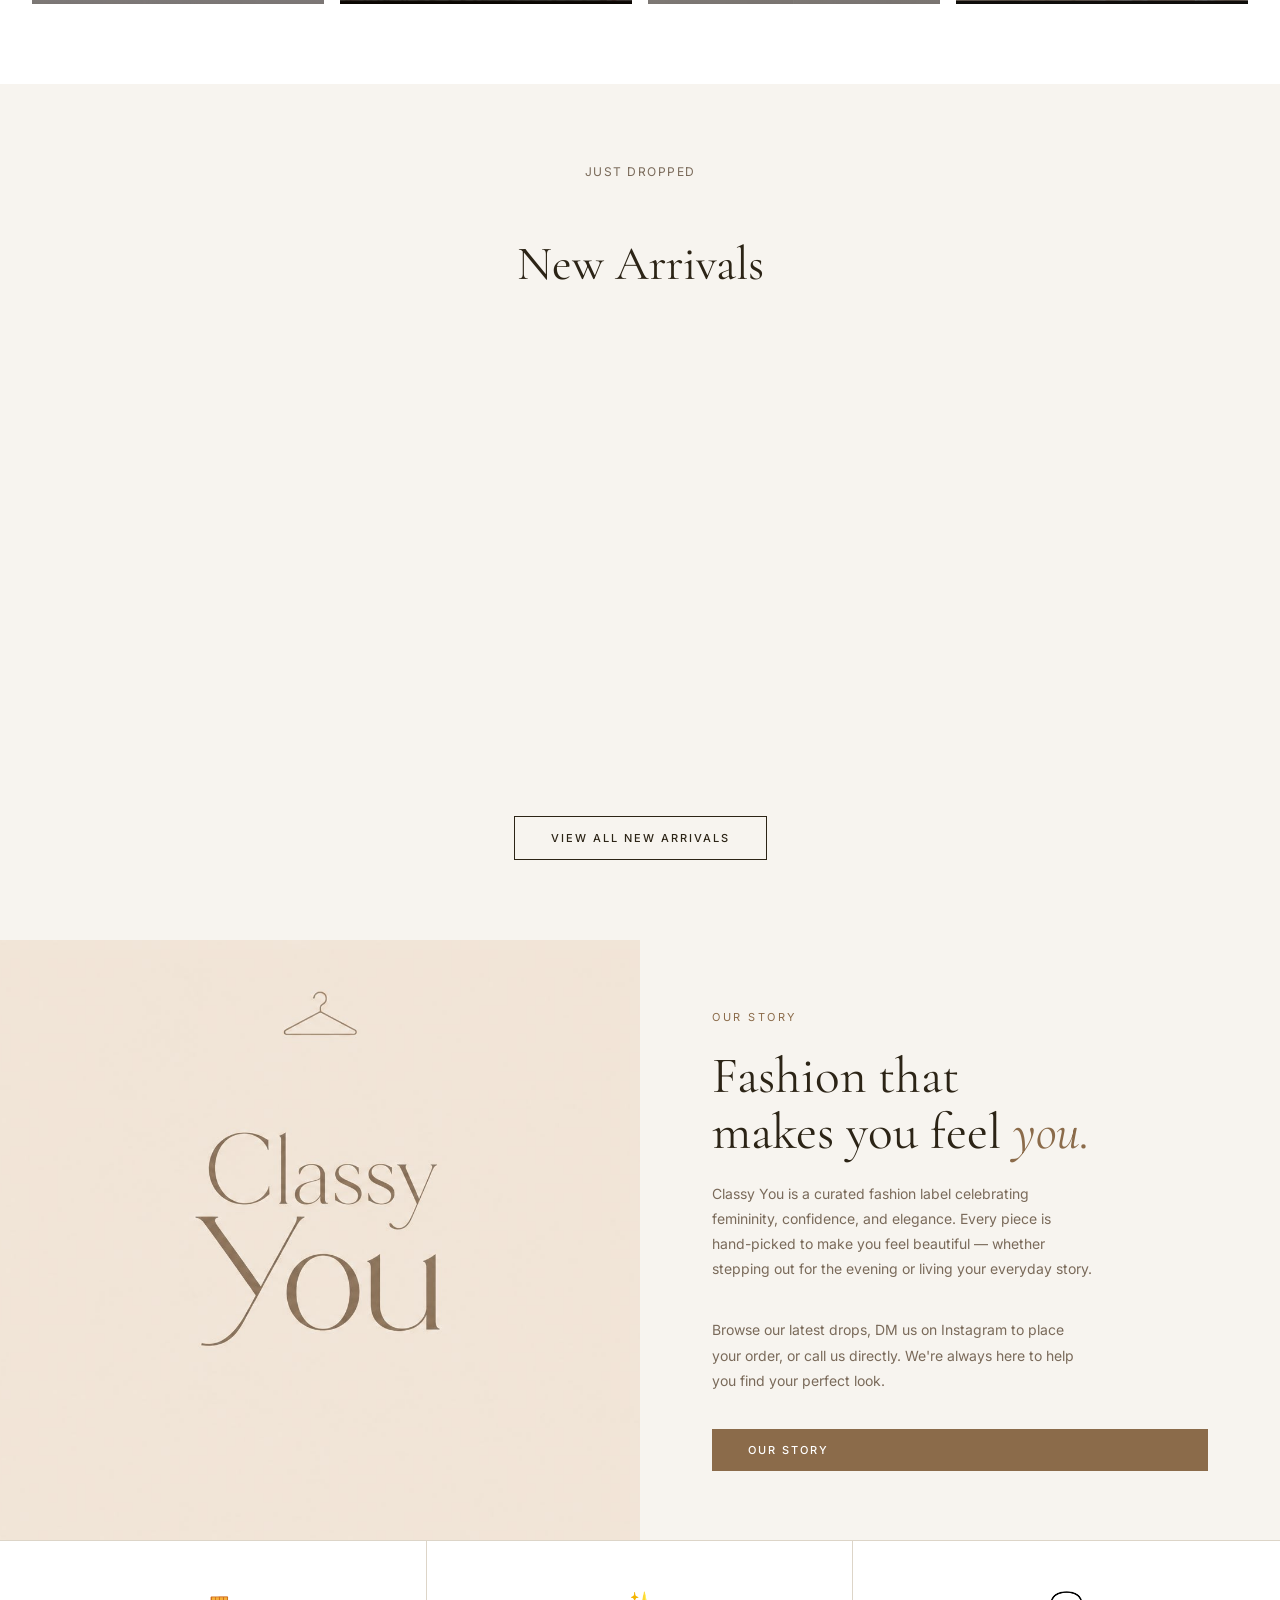
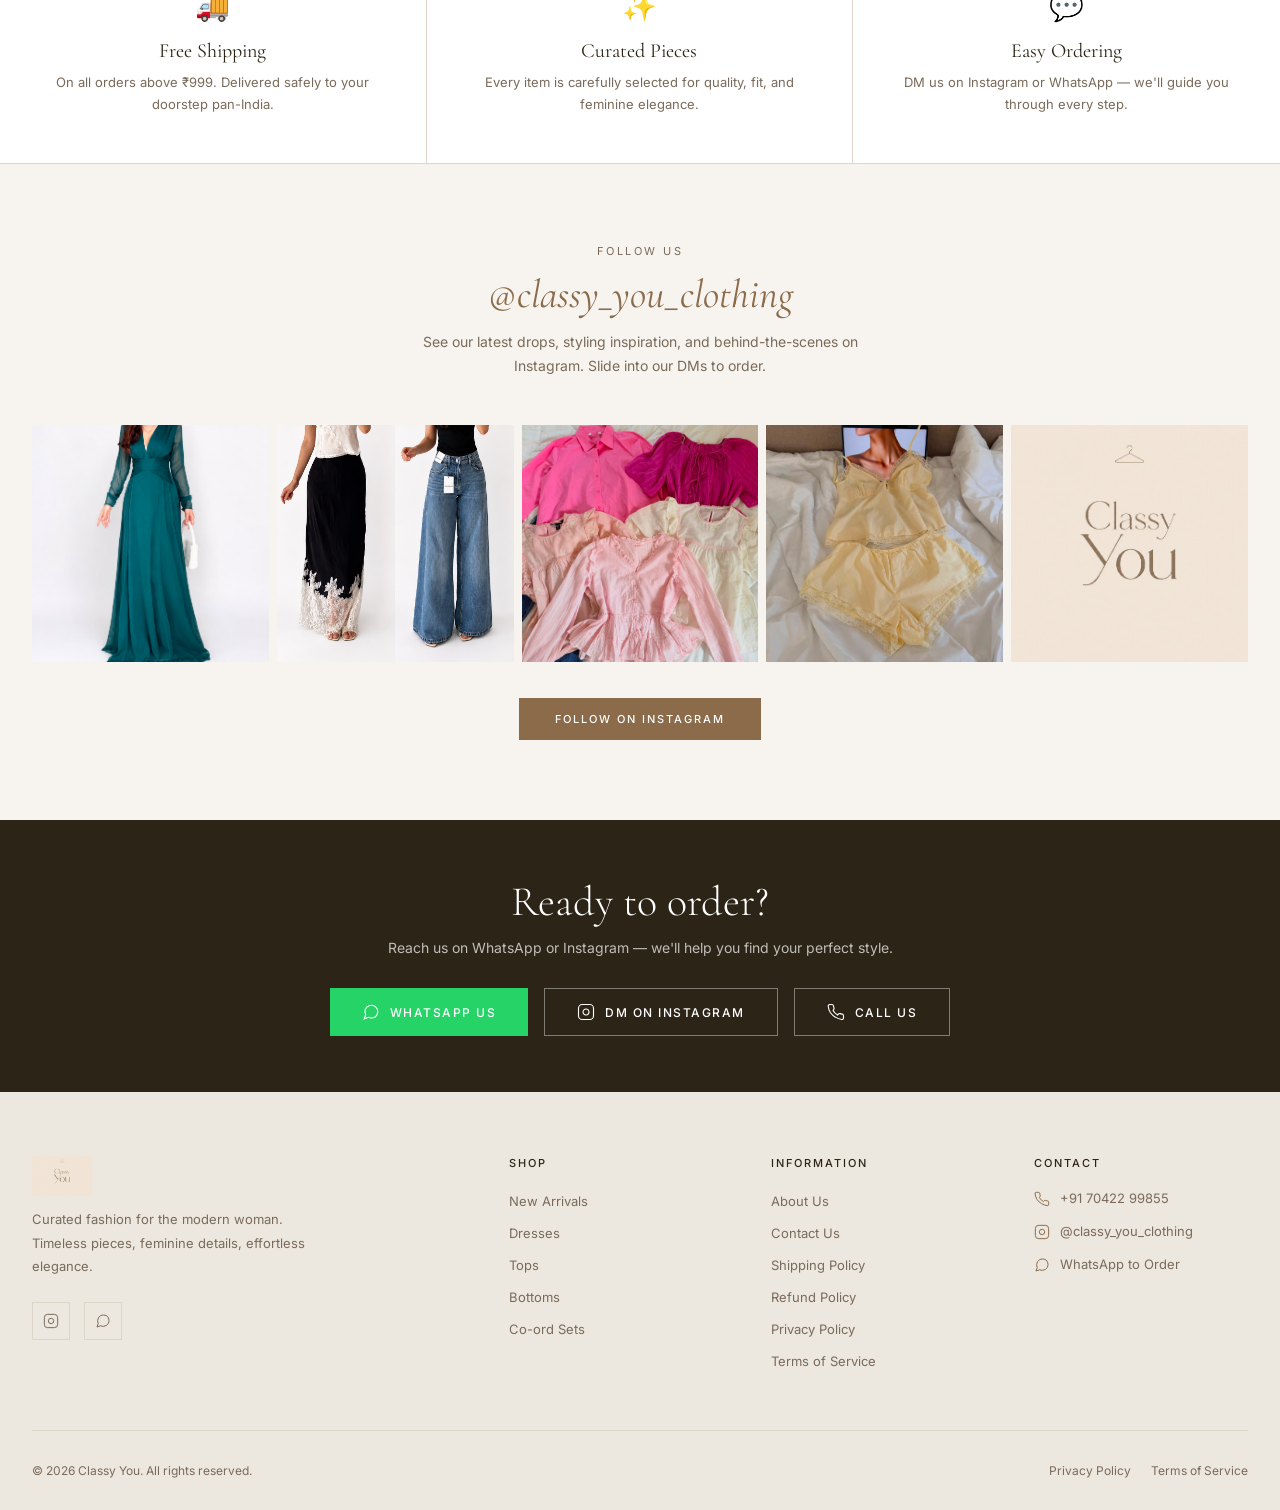
==== commit d54d22a7: "Fix logo on homepage" ====
--- a/index.html
+++ b/index.html
@@ -38,8 +38,7 @@
 <header>
   <div class="header-inner">
     <a href="index.html" class="logo">
-      <svg viewBox="0 0 24 24"><path d="M20.38 3.46 16 2a4 4 0 0 1-8 0L3.62 3.46a2 2 0 0 0-1.34 2.23l.58 3.57a1 1 0 0 0 .99.84H6v10c0 1.1.9 2 2 2h8a2 2 0 0 0 2-2V10h2.15a1 1 0 0 0 .99-.84l.58-3.57a2 2 0 0 0-1.34-2.23z"/></svg>
-      Classy You
+      <img src="WhatsApp Image 2026-07-01 at 14.09.15.jpeg" alt="Classy You" class="logo-img" />
     </a>
     <nav>
       <a href="new-arrivals.html">New Arrivals</a>
@@ -267,8 +266,7 @@
   <div class="footer-grid">
     <div class="footer-brand">
       <a href="index.html" class="logo">
-        <svg viewBox="0 0 24 24"><path d="M20.38 3.46 16 2a4 4 0 0 1-8 0L3.62 3.46a2 2 0 0 0-1.34 2.23l.58 3.57a1 1 0 0 0 .99.84H6v10c0 1.1.9 2 2 2h8a2 2 0 0 0 2-2V10h2.15a1 1 0 0 0 .99-.84l.58-3.57a2 2 0 0 0-1.34-2.23z"/></svg>
-        Classy You
+        <img src="WhatsApp Image 2026-07-01 at 14.09.15.jpeg" alt="Classy You" class="logo-img" />
       </a>
       <p>Curated fashion for the modern woman. Timeless pieces, feminine details, effortless elegance.</p>
       <div class="footer-social">
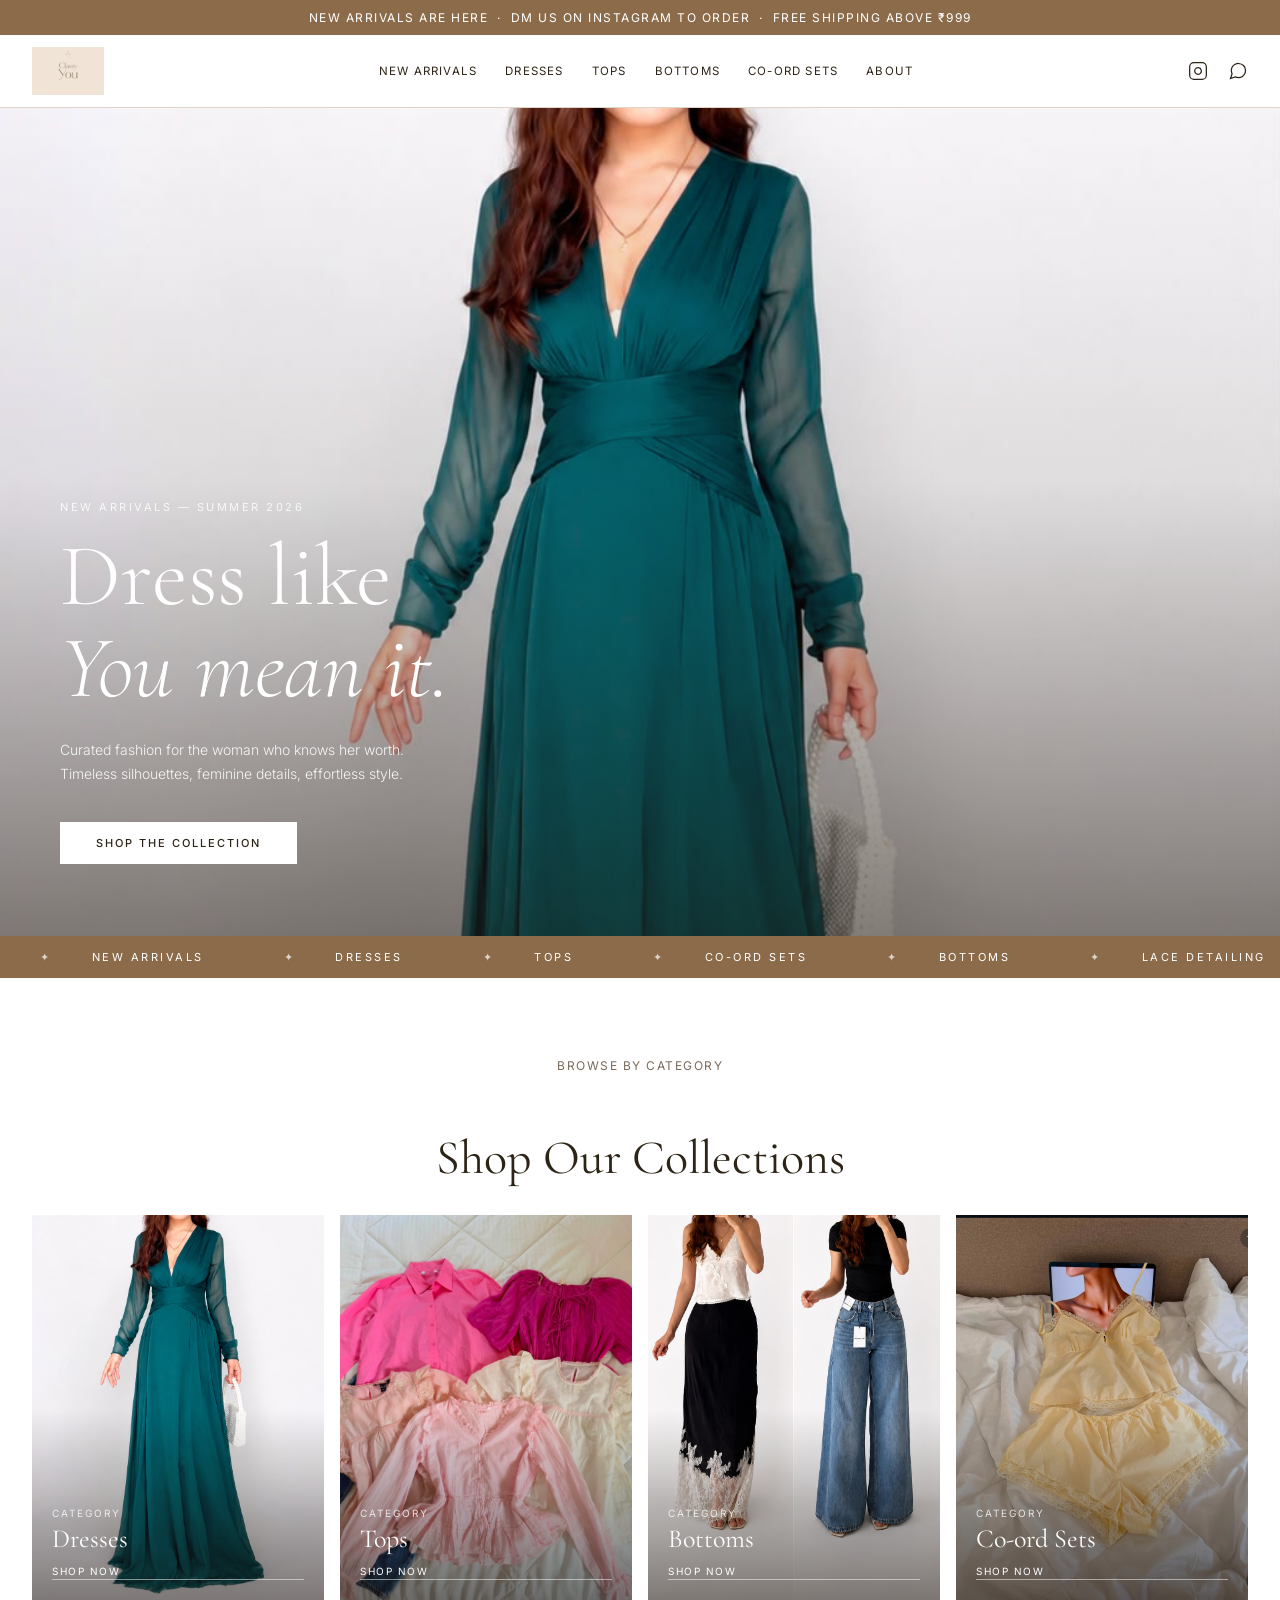
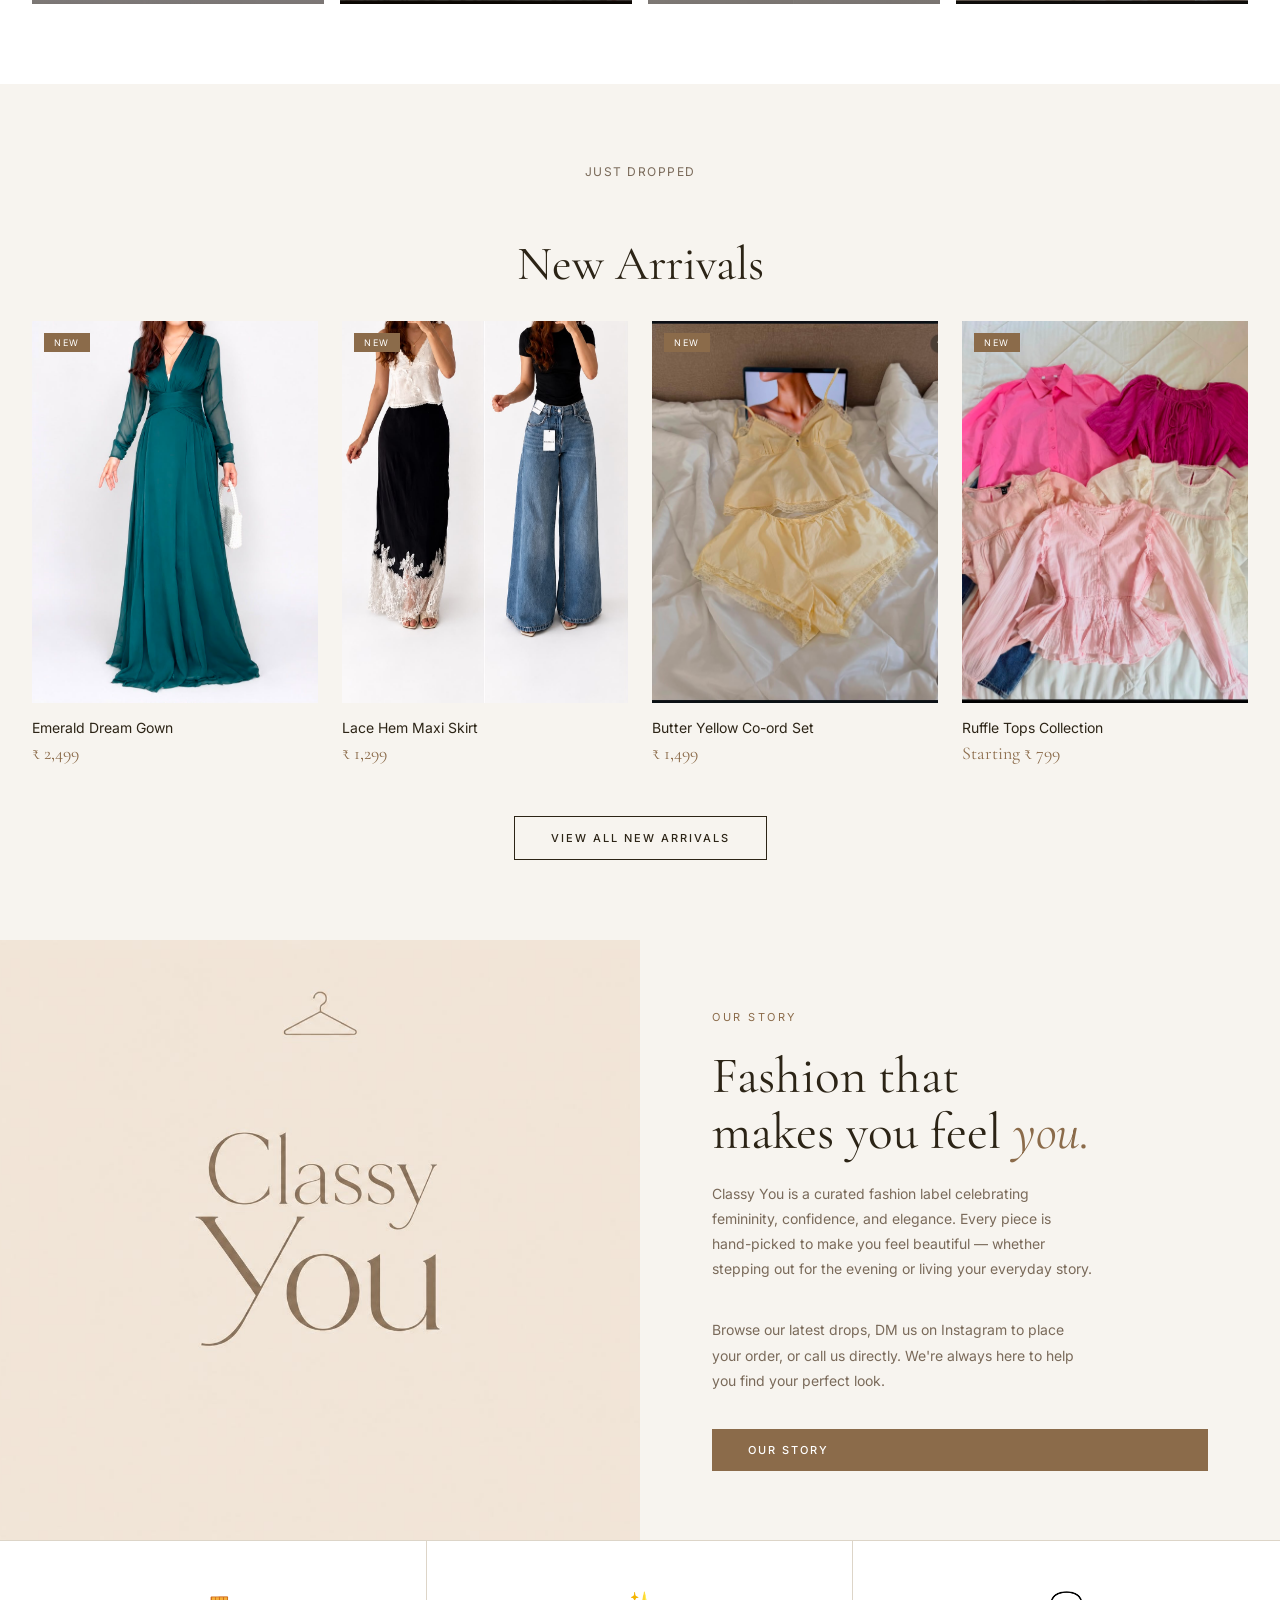
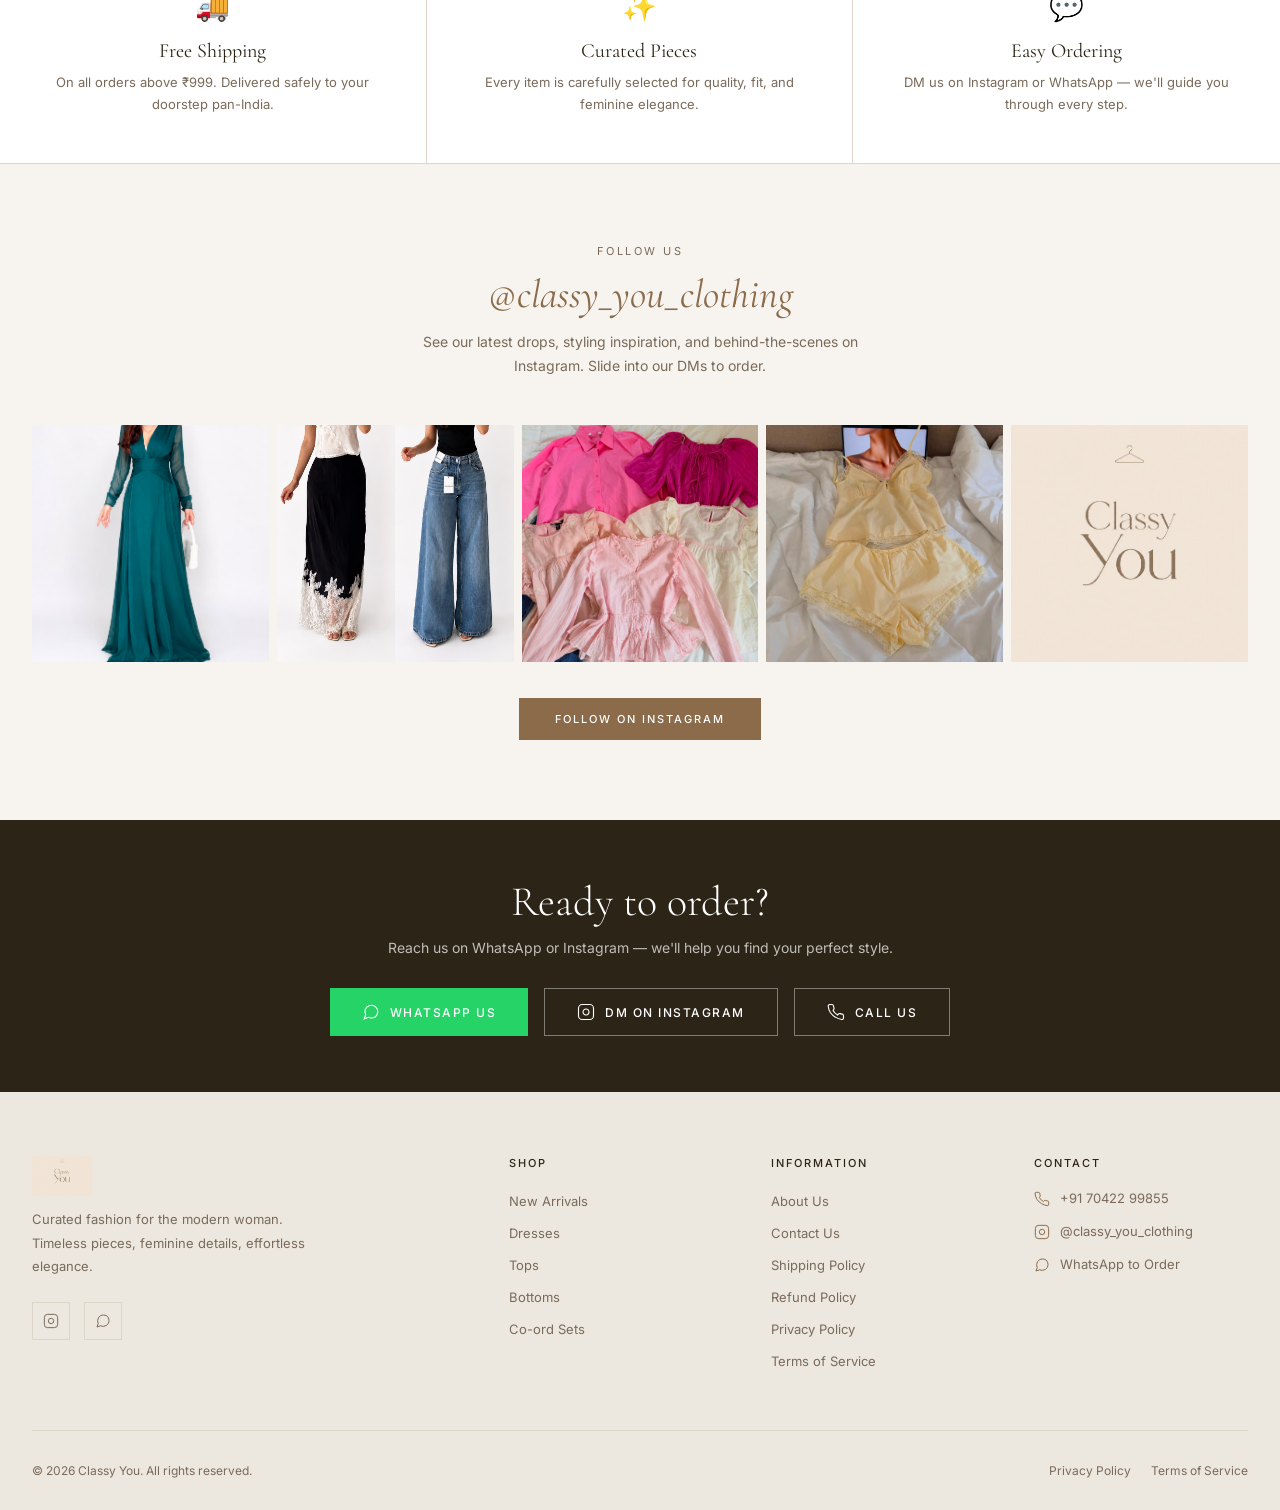
==== commit 30150816: "Fix homepage Buy Now buttons — replace hardcoded WhatsApp order links with Razorpay modal Co-Authore" ====
--- a/index.html
+++ b/index.html
@@ -137,7 +137,7 @@
         <div class="product-card-img">
           <span class="product-card-badge">New</span>
           <img src="WhatsApp Image 2026-07-01 at 14.03.33.jpeg" alt="Emerald Dream Gown" />
-          <div class="product-card-action">Order on WhatsApp</div>
+          <button class="product-card-action" onclick="openModal('emerald-dream-gown')">Buy Now</button>
         </div>
         <p class="product-card-name">Emerald Dream Gown</p>
         <p class="product-card-price">₹ 2,499</p>
@@ -146,7 +146,7 @@
         <div class="product-card-img">
           <span class="product-card-badge">New</span>
           <img src="WhatsApp Image 2026-07-01 at 14.03.23.jpeg" alt="Lace Hem Maxi Skirt" />
-          <div class="product-card-action">Order on WhatsApp</div>
+          <button class="product-card-action" onclick="openModal('lace-hem-maxi-skirt')">Buy Now</button>
         </div>
         <p class="product-card-name">Lace Hem Maxi Skirt</p>
         <p class="product-card-price">₹ 1,299</p>
@@ -155,7 +155,7 @@
         <div class="product-card-img">
           <span class="product-card-badge">New</span>
           <img src="WhatsApp Image 2026-07-01 at 14.04.05.jpeg" alt="Butter Yellow Co-ord Set" />
-          <div class="product-card-action">Order on WhatsApp</div>
+          <button class="product-card-action" onclick="openModal('butter-yellow-coord-set')">Buy Now</button>
         </div>
         <p class="product-card-name">Butter Yellow Co-ord Set</p>
         <p class="product-card-price">₹ 1,499</p>
@@ -164,7 +164,7 @@
         <div class="product-card-img">
           <span class="product-card-badge">New</span>
           <img src="WhatsApp Image 2026-07-01 at 14.04.19.jpeg" alt="Ruffle Tops Collection" />
-          <div class="product-card-action">Order on WhatsApp</div>
+          <button class="product-card-action" onclick="openModal('pink-ruffle-peplum-blouse')">Buy Now</button>
         </div>
         <p class="product-card-name">Ruffle Tops Collection</p>
         <p class="product-card-price">Starting ₹ 799</p>
@@ -324,6 +324,8 @@
   </div>
 </footer>
 
+<script src="products.js"></script>
+<script src="shop.js"></script>
 <script>
   function openMobileNav() { document.getElementById('mobileNav').classList.add('open'); document.body.style.overflow='hidden'; }
   function closeMobileNav() { document.getElementById('mobileNav').classList.remove('open'); document.body.style.overflow=''; }
--- a/style.css
+++ b/style.css
@@ -1372,3 +1372,110 @@
   .size-modal-img { width: 100%; height: 260px; }
   .size-modal-body { padding: 20px 20px 24px; }
 }
+
+/* ── Razorpay pay button ── */
+.cy-rzp-pay-btn {
+  display: block;
+  width: 100%;
+  padding: 14px 20px;
+  background: var(--brown);
+  color: white;
+  border: none;
+  font-size: 13px;
+  letter-spacing: 1px;
+  text-transform: uppercase;
+  font-family: 'Inter', sans-serif;
+  cursor: pointer;
+  transition: background 0.2s;
+}
+.cy-rzp-pay-btn:hover { background: var(--brown-dark); }
+
+.size-modal-secure {
+  font-size: 11px;
+  color: var(--text-light);
+  text-align: center;
+  margin-top: 10px;
+}
+
+/* ── Order success overlay ── */
+.success-overlay {
+  position: fixed;
+  inset: 0;
+  background: rgba(20, 14, 6, 0.65);
+  z-index: 3000;
+  display: flex;
+  align-items: center;
+  justify-content: center;
+  padding: 20px;
+  opacity: 0;
+  transition: opacity 0.3s ease;
+}
+.success-overlay.open { opacity: 1; }
+.success-overlay.open .success-box { transform: translateY(0); opacity: 1; }
+
+.success-box {
+  background: white;
+  max-width: 440px;
+  width: 100%;
+  padding: 48px 36px 40px;
+  text-align: center;
+  transform: translateY(20px);
+  opacity: 0;
+  transition: transform 0.35s ease, opacity 0.35s ease;
+}
+
+.success-icon {
+  width: 56px; height: 56px;
+  background: var(--brown);
+  color: white;
+  border-radius: 50%;
+  display: flex; align-items: center; justify-content: center;
+  font-size: 24px;
+  margin: 0 auto 20px;
+}
+
+.success-box h2 {
+  font-family: 'Cormorant Garamond', serif;
+  font-size: 2rem;
+  font-weight: 500;
+  color: var(--text);
+  margin-bottom: 8px;
+}
+
+.success-box > p {
+  font-size: 13px;
+  color: var(--text-light);
+  margin-bottom: 24px;
+}
+
+.success-details {
+  background: var(--cream-light);
+  padding: 16px 20px;
+  margin-bottom: 20px;
+  text-align: left;
+}
+.success-details p { font-size: 13px; color: var(--text); margin-bottom: 4px; }
+.success-pid { font-size: 11px !important; color: var(--text-light) !important; margin-top: 6px !important; }
+
+.success-note {
+  font-size: 12px;
+  color: var(--text-light);
+  line-height: 1.6;
+  margin-bottom: 24px !important;
+}
+
+.success-close {
+  display: block;
+  width: 100%;
+  padding: 13px;
+  background: var(--brown);
+  color: white;
+  border: none;
+  font-size: 11px;
+  letter-spacing: 1.5px;
+  text-transform: uppercase;
+  font-family: 'Inter', sans-serif;
+  cursor: pointer;
+  transition: background 0.2s;
+}
+.success-close:hover { background: var(--brown-dark); }
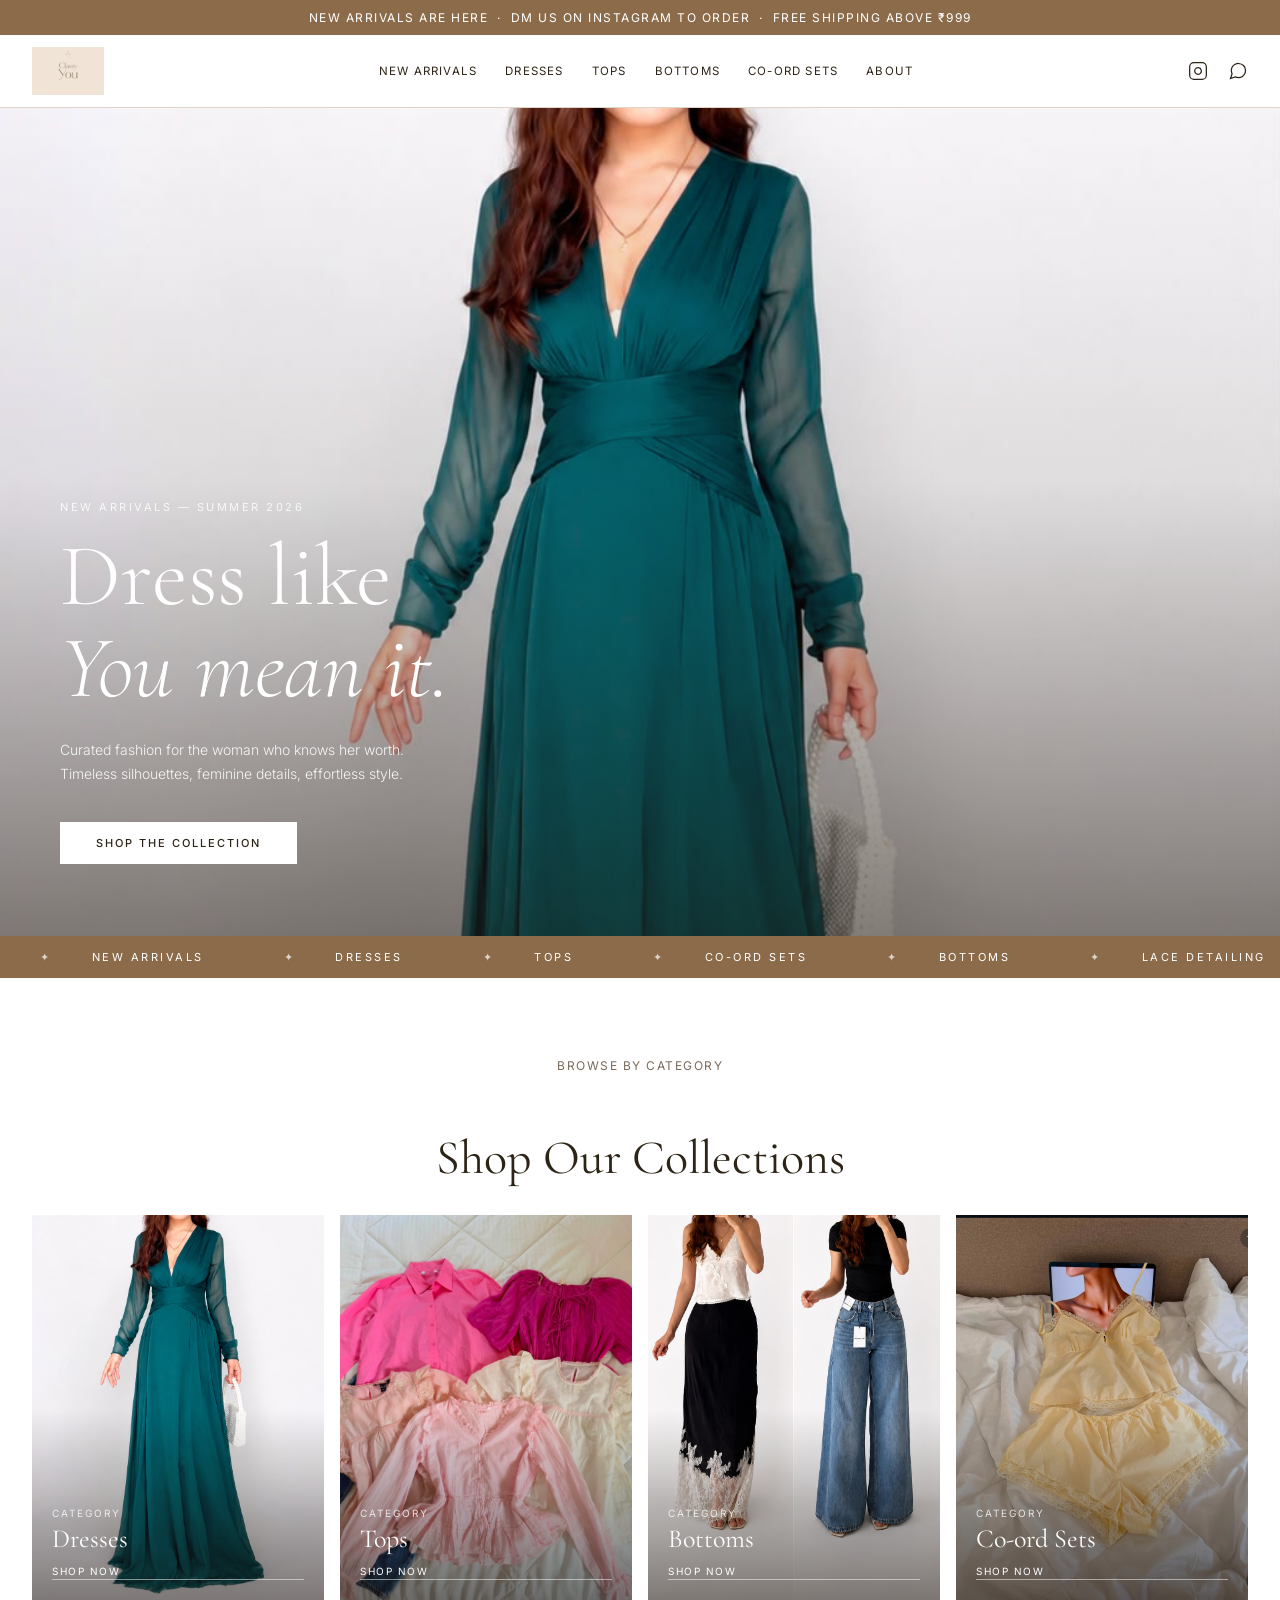
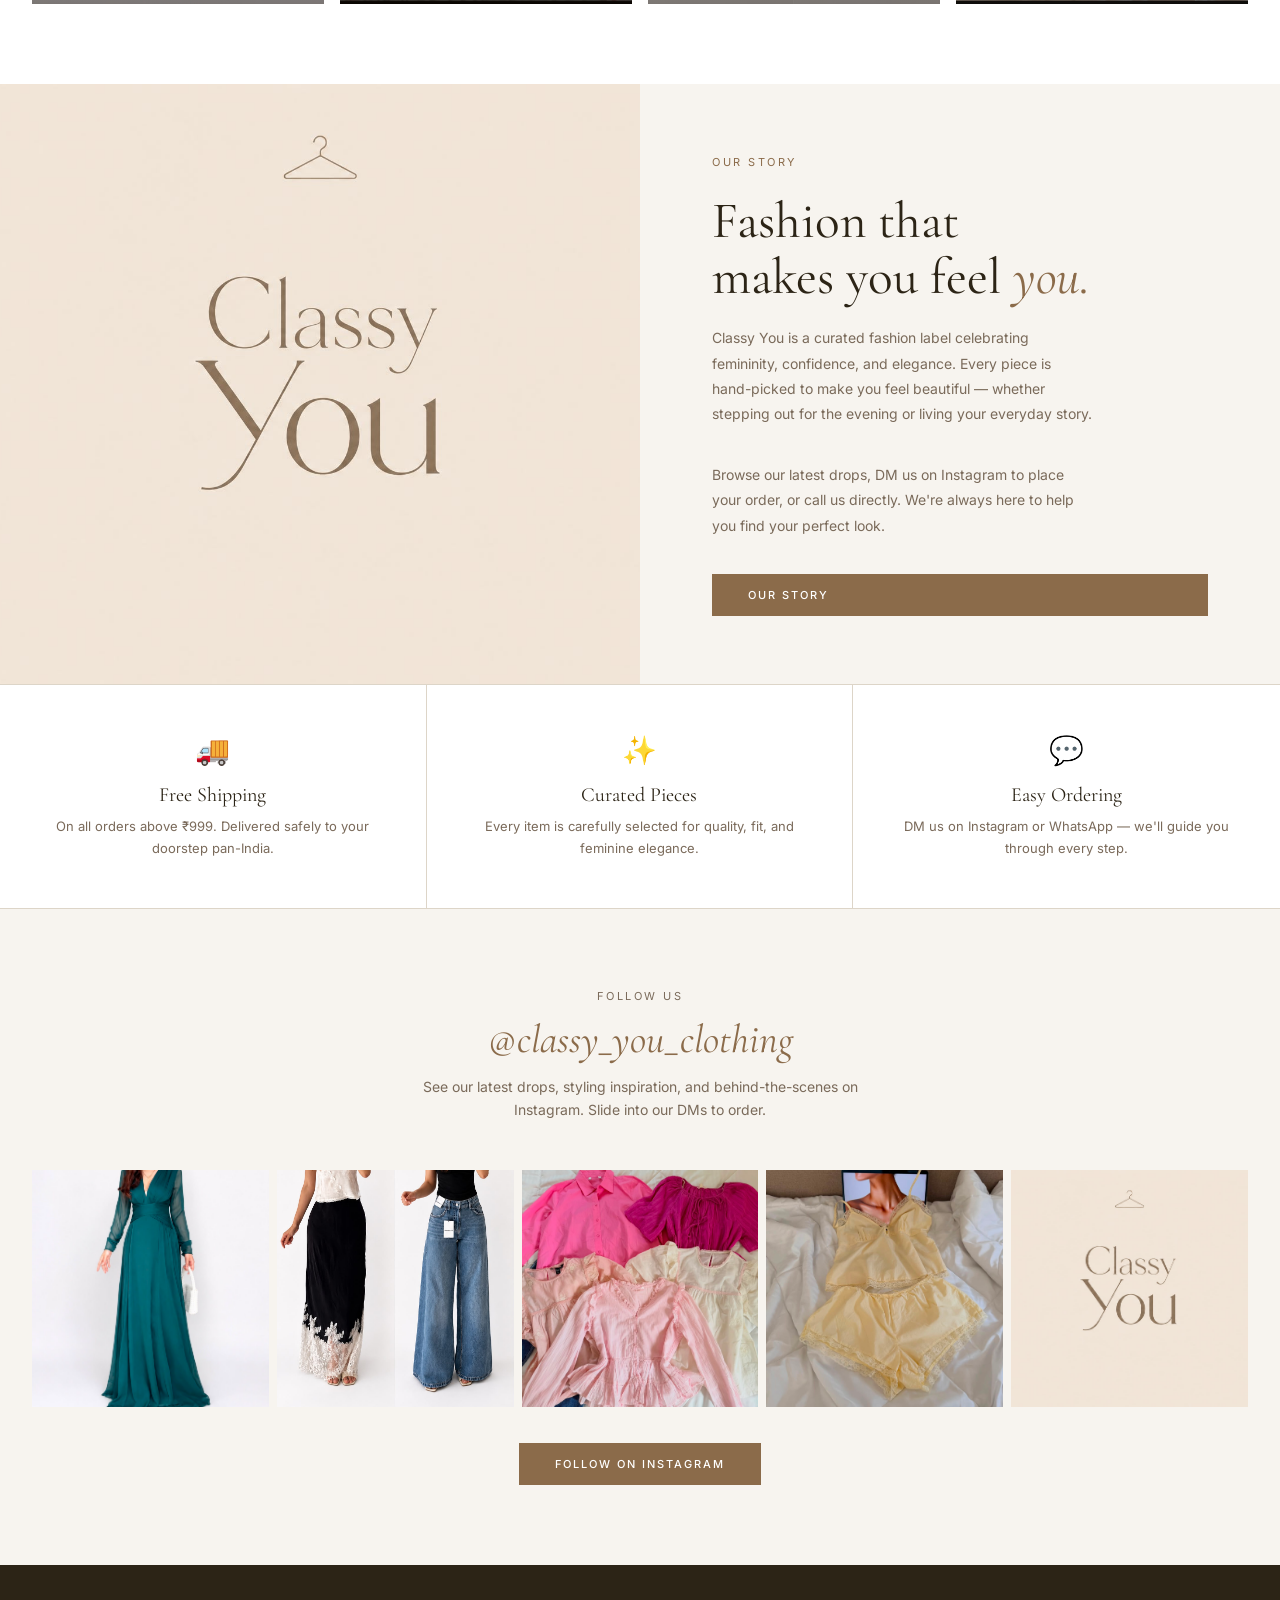
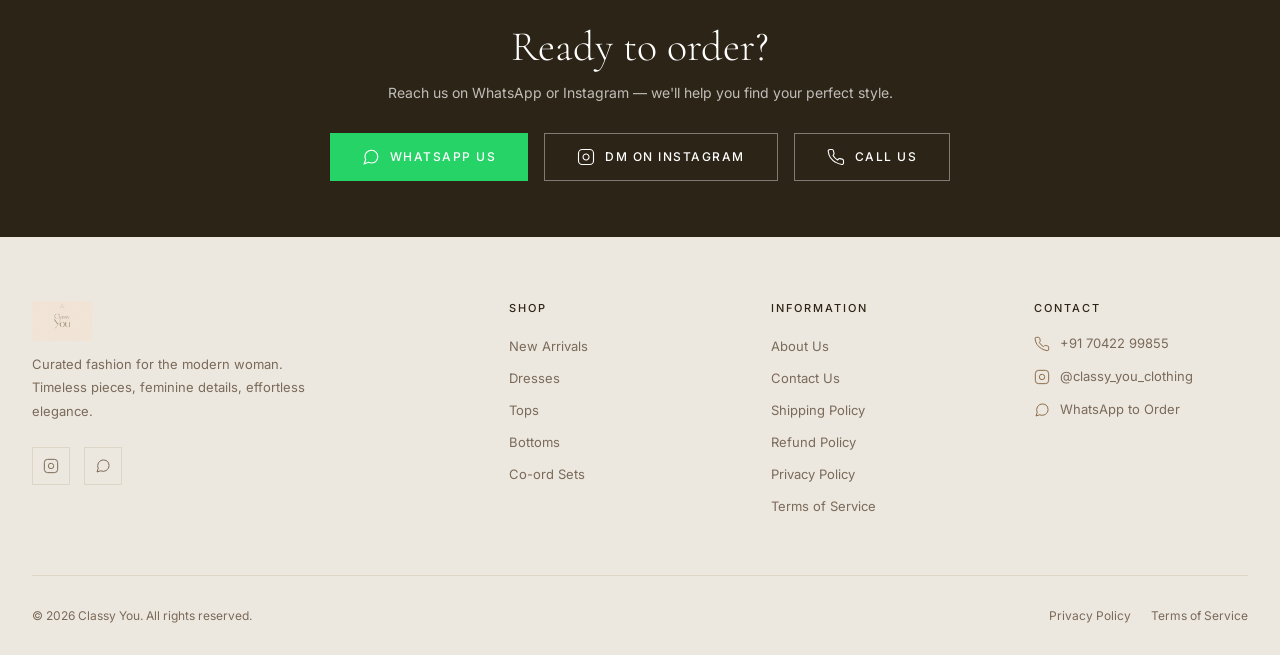
==== commit 05549a90: "Remove Just Dropped / New Arrivals section from homepage Co-Authored-By: Claude Sonnet 4.6 <noreply@" ====
--- a/index.html
+++ b/index.html
@@ -126,56 +126,6 @@
   </div>
 </section>
 
-<!-- New Arrivals -->
-<section class="section" style="background: var(--cream-light);">
-  <div class="section-narrow">
-    <p class="section-sub">Just Dropped</p>
-    <h2 class="section-title">New Arrivals</h2>
-    <br/>
-    <div class="products-row">
-      <div class="product-card">
-        <div class="product-card-img">
-          <span class="product-card-badge">New</span>
-          <img src="WhatsApp Image 2026-07-01 at 14.03.33.jpeg" alt="Emerald Dream Gown" />
-          <button class="product-card-action" onclick="openModal('emerald-dream-gown')">Buy Now</button>
-        </div>
-        <p class="product-card-name">Emerald Dream Gown</p>
-        <p class="product-card-price">₹ 2,499</p>
-      </div>
-      <div class="product-card">
-        <div class="product-card-img">
-          <span class="product-card-badge">New</span>
-          <img src="WhatsApp Image 2026-07-01 at 14.03.23.jpeg" alt="Lace Hem Maxi Skirt" />
-          <button class="product-card-action" onclick="openModal('lace-hem-maxi-skirt')">Buy Now</button>
-        </div>
-        <p class="product-card-name">Lace Hem Maxi Skirt</p>
-        <p class="product-card-price">₹ 1,299</p>
-      </div>
-      <div class="product-card">
-        <div class="product-card-img">
-          <span class="product-card-badge">New</span>
-          <img src="WhatsApp Image 2026-07-01 at 14.04.05.jpeg" alt="Butter Yellow Co-ord Set" />
-          <button class="product-card-action" onclick="openModal('butter-yellow-coord-set')">Buy Now</button>
-        </div>
-        <p class="product-card-name">Butter Yellow Co-ord Set</p>
-        <p class="product-card-price">₹ 1,499</p>
-      </div>
-      <div class="product-card">
-        <div class="product-card-img">
-          <span class="product-card-badge">New</span>
-          <img src="WhatsApp Image 2026-07-01 at 14.04.19.jpeg" alt="Ruffle Tops Collection" />
-          <button class="product-card-action" onclick="openModal('pink-ruffle-peplum-blouse')">Buy Now</button>
-        </div>
-        <p class="product-card-name">Ruffle Tops Collection</p>
-        <p class="product-card-price">Starting ₹ 799</p>
-      </div>
-    </div>
-    <div style="text-align:center;margin-top:52px;">
-      <a href="new-arrivals.html" class="btn btn-outline">View All New Arrivals</a>
-    </div>
-  </div>
-</section>
-
 <!-- Featured Split -->
 <section class="featured-split">
   <div class="featured-split-img">
@@ -324,8 +274,8 @@
   </div>
 </footer>
 
-<script src="products.js"></script>
-<script src="shop.js"></script>
+<script src="products.js?v=2"></script>
+<script src="shop.js?v=2"></script>
 <script>
   function openMobileNav() { document.getElementById('mobileNav').classList.add('open'); document.body.style.overflow='hidden'; }
   function closeMobileNav() { document.getElementById('mobileNav').classList.remove('open'); document.body.style.overflow=''; }
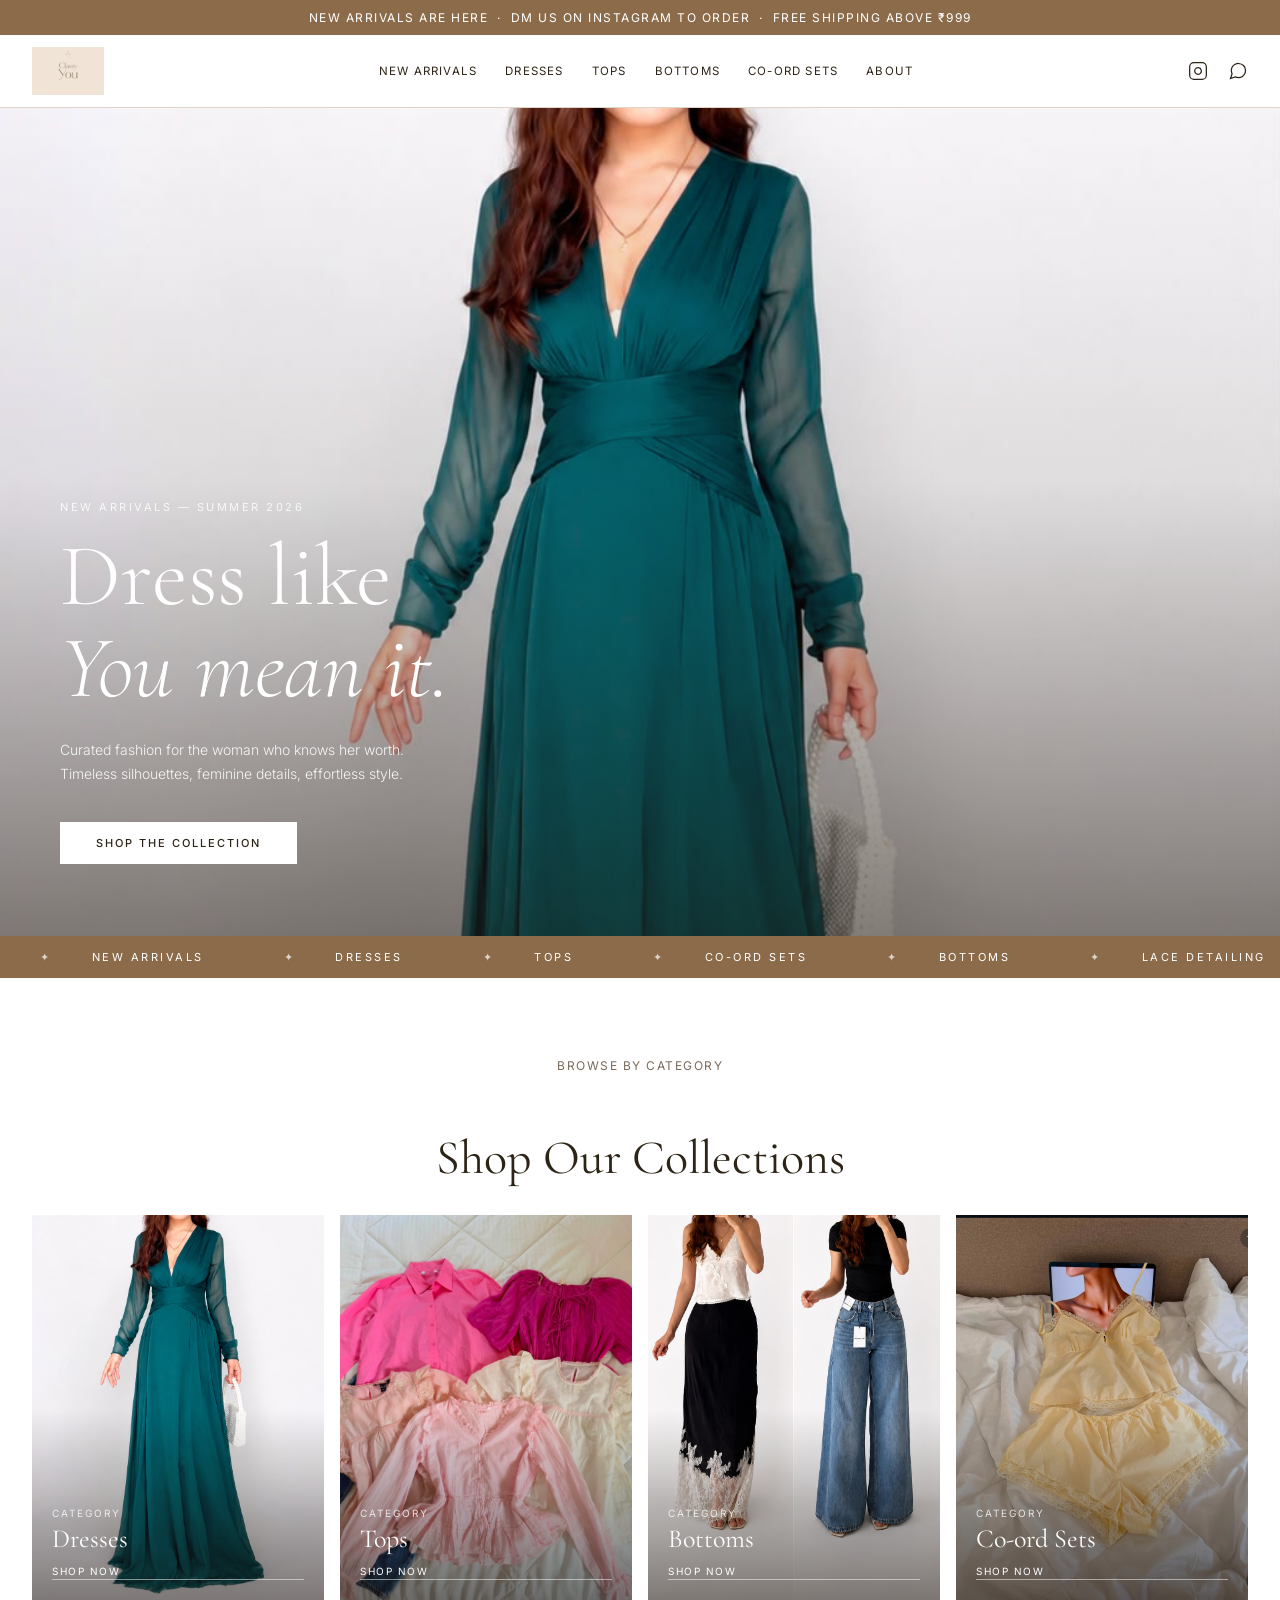
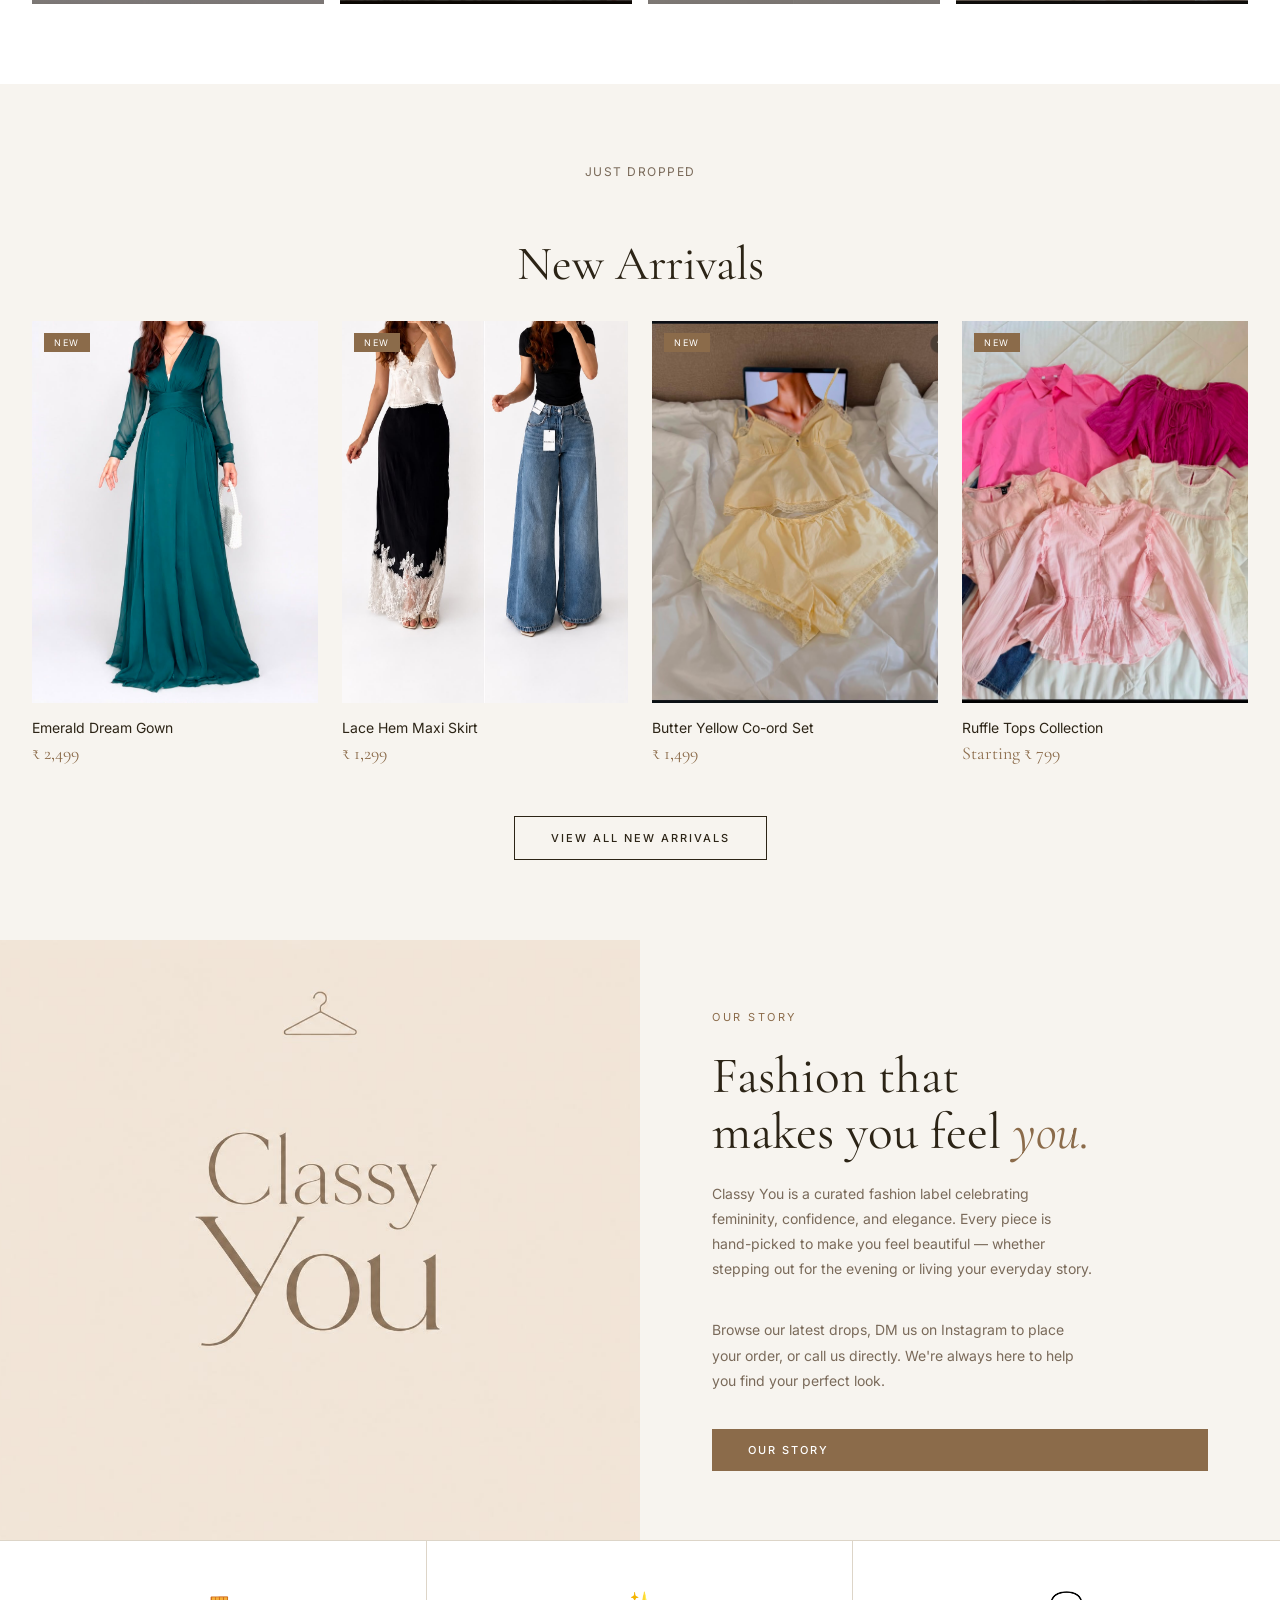
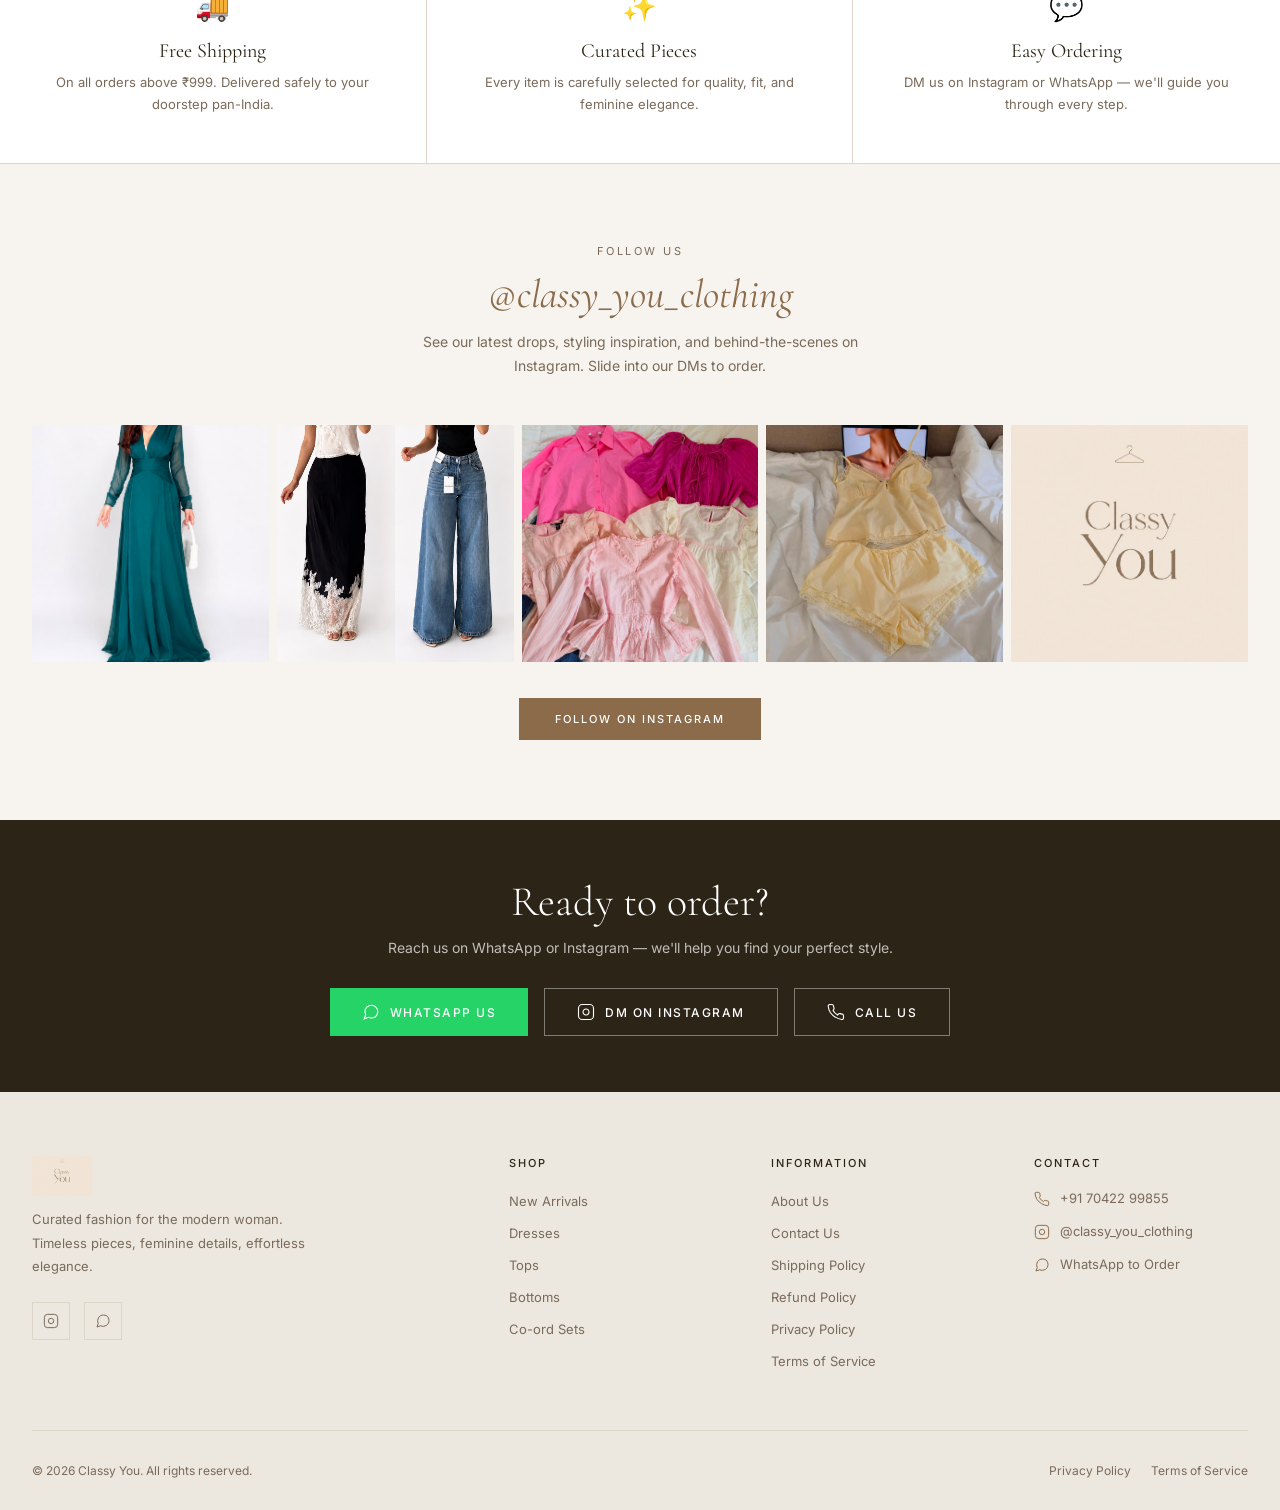
==== commit 912f6d72: "Restore New Arrivals section on homepage with Order Now buttons Co-Authored-By: Claude Sonnet 4.6 <n" ====
--- a/index.html
+++ b/index.html
@@ -126,6 +126,56 @@
   </div>
 </section>
 
+<!-- New Arrivals -->
+<section class="section" style="background: var(--cream-light);">
+  <div class="section-narrow">
+    <p class="section-sub">Just Dropped</p>
+    <h2 class="section-title">New Arrivals</h2>
+    <br/>
+    <div class="products-row">
+      <div class="product-card">
+        <div class="product-card-img">
+          <span class="product-card-badge">New</span>
+          <img src="WhatsApp Image 2026-07-01 at 14.03.33.jpeg" alt="Emerald Dream Gown" />
+          <button class="product-card-action" onclick="openModal('emerald-dream-gown')">Order Now</button>
+        </div>
+        <p class="product-card-name">Emerald Dream Gown</p>
+        <p class="product-card-price">₹ 2,499</p>
+      </div>
+      <div class="product-card">
+        <div class="product-card-img">
+          <span class="product-card-badge">New</span>
+          <img src="WhatsApp Image 2026-07-01 at 14.03.23.jpeg" alt="Lace Hem Maxi Skirt" />
+          <button class="product-card-action" onclick="openModal('lace-hem-maxi-skirt')">Order Now</button>
+        </div>
+        <p class="product-card-name">Lace Hem Maxi Skirt</p>
+        <p class="product-card-price">₹ 1,299</p>
+      </div>
+      <div class="product-card">
+        <div class="product-card-img">
+          <span class="product-card-badge">New</span>
+          <img src="WhatsApp Image 2026-07-01 at 14.04.05.jpeg" alt="Butter Yellow Co-ord Set" />
+          <button class="product-card-action" onclick="openModal('butter-yellow-coord-set')">Order Now</button>
+        </div>
+        <p class="product-card-name">Butter Yellow Co-ord Set</p>
+        <p class="product-card-price">₹ 1,499</p>
+      </div>
+      <div class="product-card">
+        <div class="product-card-img">
+          <span class="product-card-badge">New</span>
+          <img src="WhatsApp Image 2026-07-01 at 14.04.19.jpeg" alt="Ruffle Tops Collection" />
+          <button class="product-card-action" onclick="openModal('pink-ruffle-peplum-blouse')">Order Now</button>
+        </div>
+        <p class="product-card-name">Ruffle Tops Collection</p>
+        <p class="product-card-price">Starting ₹ 799</p>
+      </div>
+    </div>
+    <div style="text-align:center;margin-top:52px;">
+      <a href="new-arrivals.html" class="btn btn-outline">View All New Arrivals</a>
+    </div>
+  </div>
+</section>
+
 <!-- Featured Split -->
 <section class="featured-split">
   <div class="featured-split-img">
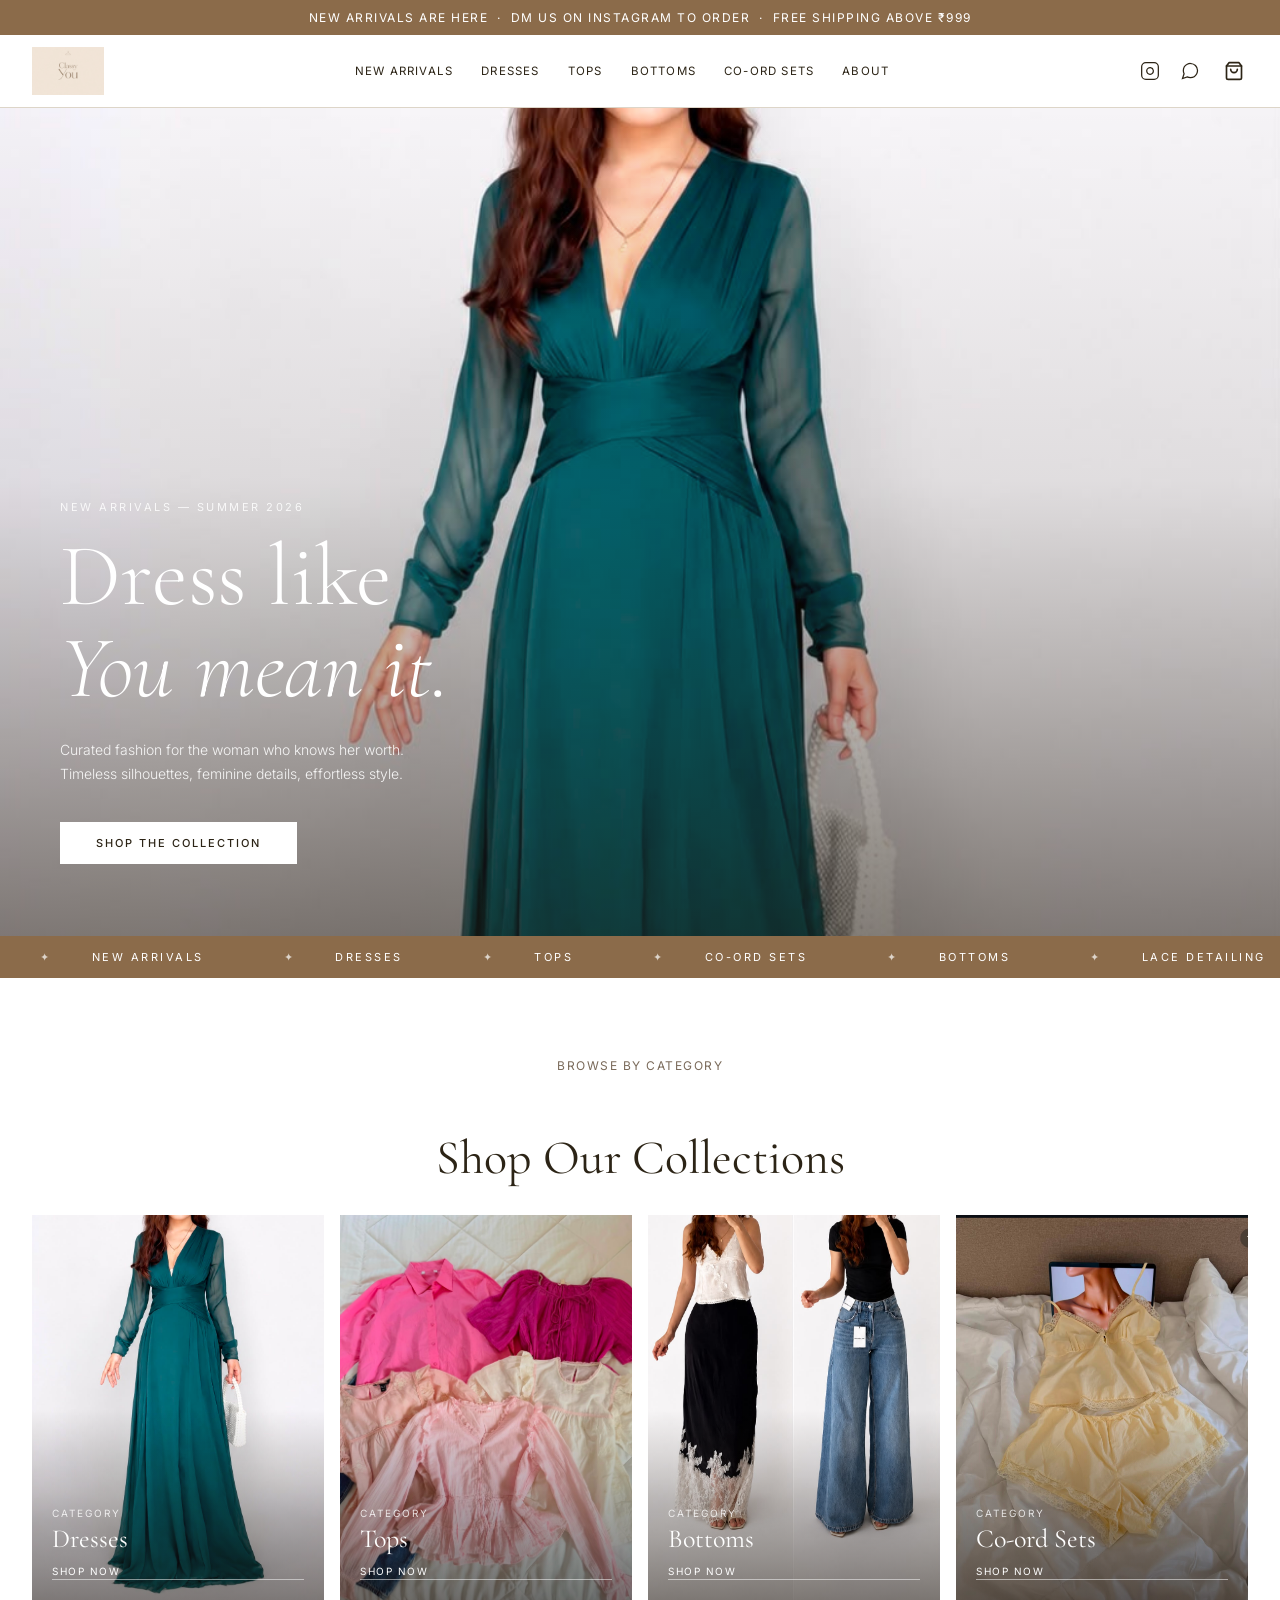
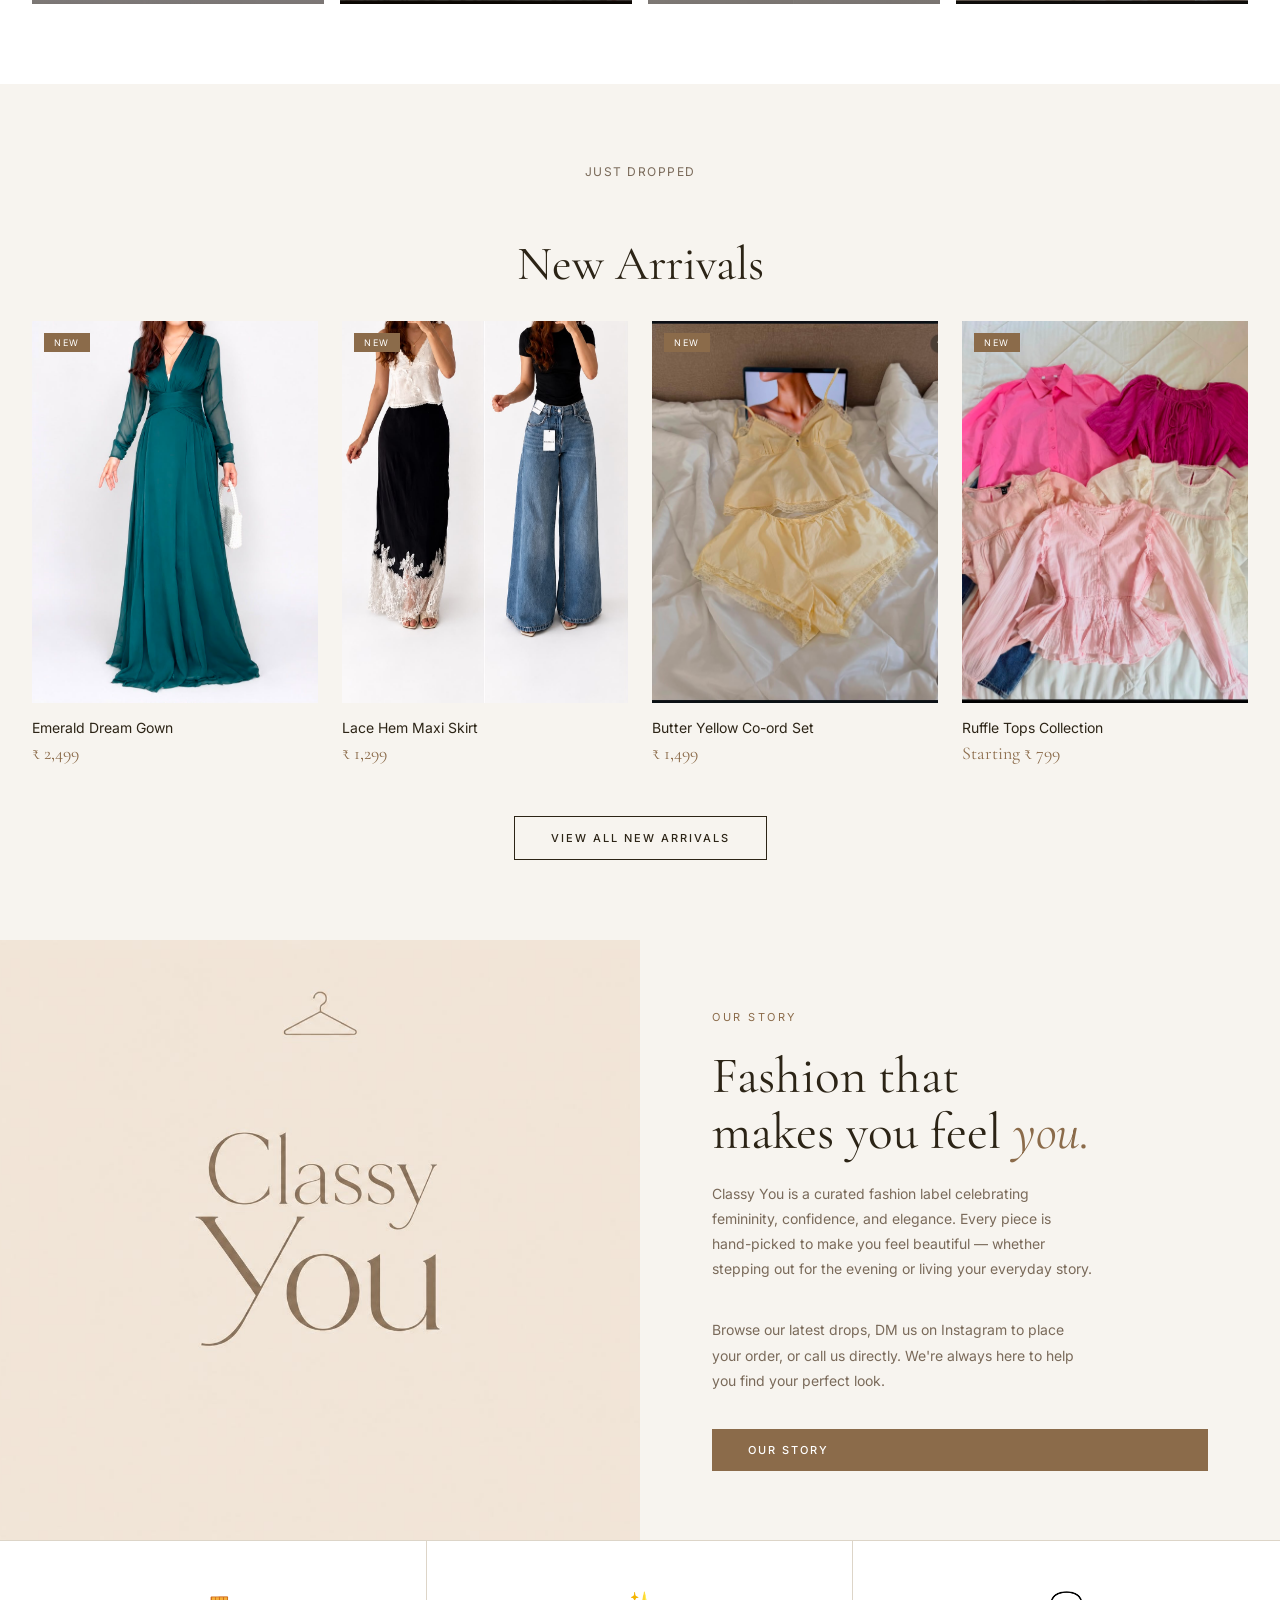
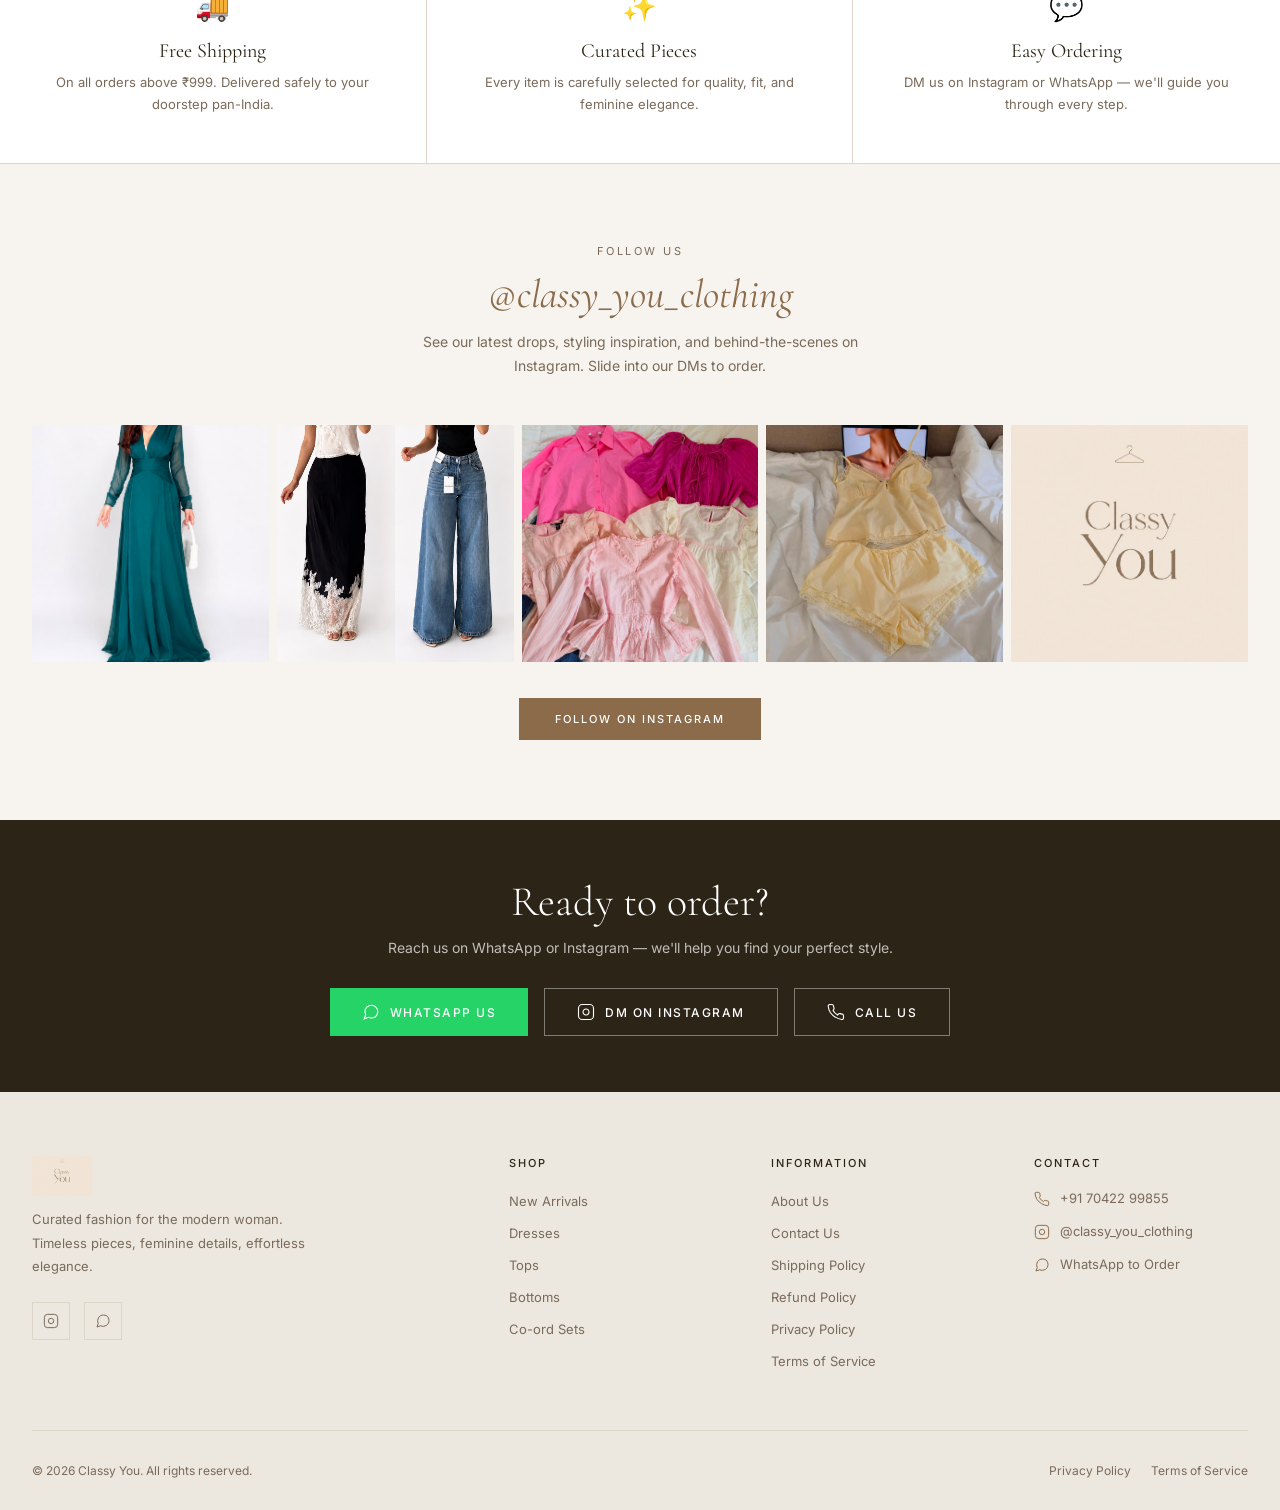
==== commit b1cbe8bc: "Add cart system and auto WhatsApp notification - Add to Cart: cart drawer slides in from right, badg" ====
--- a/index.html
+++ b/index.html
@@ -55,7 +55,7 @@
       <a href="https://wa.me/917042299855" target="_blank" title="WhatsApp">
         <svg viewBox="0 0 24 24"><path d="M21 11.5a8.38 8.38 0 0 1-.9 3.8 8.5 8.5 0 0 1-7.6 4.7 8.38 8.38 0 0 1-3.8-.9L3 21l1.9-5.7a8.38 8.38 0 0 1-.9-3.8 8.5 8.5 0 0 1 4.7-7.6 8.38 8.38 0 0 1 3.8-.9h.5a8.48 8.48 0 0 1 8 8v.5z"/></svg>
       </a>
-      <button class="hamburger" onclick="openMobileNav()">
+      <button class="cart-btn" onclick="openCart()" title="Cart"><svg viewBox="0 0 24 24" width="22" height="22"><path d="M6 2L3 6v14a2 2 0 002 2h14a2 2 0 002-2V6l-3-4z"/><line x1="3" y1="6" x2="21" y2="6"/><path d="M16 10a4 4 0 01-8 0"/></svg><span class="cart-badge" id="cyCartBadge" style="display:none">0</span></button><button class="hamburger" onclick="openMobileNav()">
         <svg viewBox="0 0 24 24"><line x1="3" y1="12" x2="21" y2="12"/><line x1="3" y1="6" x2="21" y2="6"/><line x1="3" y1="18" x2="21" y2="18"/></svg>
       </button>
     </div>
@@ -324,8 +324,8 @@
   </div>
 </footer>
 
-<script src="products.js?v=2"></script>
-<script src="shop.js?v=2"></script>
+<script src="products.js?v=3"></script>
+<script src="shop.js?v=3"></script>
 <script>
   function openMobileNav() { document.getElementById('mobileNav').classList.add('open'); document.body.style.overflow='hidden'; }
   function closeMobileNav() { document.getElementById('mobileNav').classList.remove('open'); document.body.style.overflow=''; }
--- a/style.css
+++ b/style.css
@@ -1479,3 +1479,160 @@
   transition: background 0.2s;
 }
 .success-close:hover { background: var(--brown-dark); }
+.success-wa-btn {
+  display: block;
+  width: 100%;
+  padding: 13px;
+  margin-bottom: 10px;
+  background: #25D366;
+  color: white;
+  border: none;
+  font-size: 11px;
+  letter-spacing: 1.5px;
+  text-transform: uppercase;
+  font-family: 'Inter', sans-serif;
+  cursor: pointer;
+  text-align: center;
+  text-decoration: none;
+  box-sizing: border-box;
+  transition: background 0.2s;
+}
+.success-wa-btn:hover { background: #128C7E; }
+
+/* ── Customer delivery form in checkout modal ─────────────────────────────── */
+.cy-form-title {
+  font-size: 10px;
+  letter-spacing: 2px;
+  text-transform: uppercase;
+  color: var(--text-light, #9B8E81);
+  margin: 20px 0 10px;
+  font-weight: 500;
+}
+.cy-field {
+  display: block;
+  width: 100%;
+  padding: 10px 12px;
+  border: 1px solid #D5C9BC;
+  border-radius: 4px;
+  font-size: 13px;
+  font-family: 'Inter', sans-serif;
+  color: var(--text);
+  background: #fff;
+  margin-bottom: 8px;
+  box-sizing: border-box;
+  resize: none;
+  outline: none;
+  transition: border-color 0.2s;
+}
+.cy-field:focus { border-color: var(--brown); }
+.cy-field-row { display: flex; gap: 8px; }
+.cy-field-row .cy-field { flex: 1; margin-bottom: 8px; }
+
+/* ── Add to Cart button in modal ─────────────────────────────────────────────── */
+.cy-add-cart-btn {
+  display: block; width: 100%; padding: 12px;
+  background: transparent; color: var(--brown);
+  border: 1.5px solid var(--brown); border-radius: 4px;
+  font-size: 11px; letter-spacing: 1.5px; text-transform: uppercase;
+  font-family: 'Inter', sans-serif; cursor: pointer; transition: all 0.2s;
+}
+.cy-add-cart-btn:hover { background: var(--brown); color: #fff; }
+
+/* ── Cart icon in header ─────────────────────────────────────────────────────── */
+.cart-btn {
+  position: relative; background: none; border: none; cursor: pointer;
+  padding: 4px; color: var(--text); display: flex; align-items: center;
+}
+.cart-btn svg { stroke: currentColor; fill: none; stroke-width: 2;
+  stroke-linecap: round; stroke-linejoin: round; }
+.cart-badge {
+  position: absolute; top: -4px; right: -6px;
+  background: var(--brown); color: #fff;
+  font-size: 10px; font-family: 'Inter', sans-serif;
+  min-width: 16px; height: 16px; border-radius: 8px;
+  display: flex; align-items: center; justify-content: center; padding: 0 3px;
+  font-weight: 600;
+}
+
+/* ── Cart Drawer ─────────────────────────────────────────────────────────────── */
+.cart-drawer { position: fixed; inset: 0; z-index: 1100; pointer-events: none; }
+.cart-drawer.open { pointer-events: auto; }
+.cart-drawer-overlay {
+  position: absolute; inset: 0; background: rgba(0,0,0,0.45);
+  opacity: 0; transition: opacity 0.3s;
+}
+.cart-drawer.open .cart-drawer-overlay { opacity: 1; }
+.cart-drawer-panel {
+  position: absolute; top: 0; right: 0; bottom: 0; width: 380px; max-width: 95vw;
+  background: #fff; display: flex; flex-direction: column;
+  transform: translateX(100%); transition: transform 0.3s ease;
+  box-shadow: -4px 0 24px rgba(0,0,0,0.12);
+}
+.cart-drawer.open .cart-drawer-panel { transform: translateX(0); }
+.cart-drawer-header {
+  display: flex; align-items: center; justify-content: space-between;
+  padding: 20px 24px; border-bottom: 1px solid #EDE8DF;
+}
+.cart-drawer-header h3 {
+  font-family: 'Cormorant Garamond', serif; font-size: 22px;
+  font-weight: 600; color: var(--text); margin: 0;
+}
+.cart-drawer-close {
+  background: none; border: none; cursor: pointer; font-size: 18px;
+  color: var(--text); padding: 4px 8px; line-height: 1;
+}
+.cart-drawer-items { flex: 1; overflow-y: auto; padding: 16px 24px; }
+.cart-empty {
+  text-align: center; color: #9B8E81; font-size: 14px; margin-top: 40px;
+  font-family: 'Inter', sans-serif;
+}
+.cart-item {
+  display: flex; gap: 12px; align-items: flex-start;
+  padding: 12px 0; border-bottom: 1px solid #F3EFE9;
+}
+.cart-item-img { width: 64px; height: 80px; object-fit: cover; border-radius: 4px; flex-shrink: 0; }
+.cart-item-info { flex: 1; }
+.cart-item-name { font-size: 13px; font-family: 'Inter', sans-serif; color: var(--text); margin: 0 0 4px; font-weight: 500; }
+.cart-item-meta { font-size: 11px; color: #9B8E81; margin: 0 0 4px; font-family: 'Inter', sans-serif; }
+.cart-item-price { font-size: 13px; color: var(--brown); font-family: 'Inter', sans-serif; margin: 0; font-weight: 600; }
+.cart-item-remove {
+  background: none; border: none; color: #9B8E81; cursor: pointer;
+  font-size: 14px; padding: 4px; flex-shrink: 0; line-height: 1;
+}
+.cart-item-remove:hover { color: #c0392b; }
+.cart-drawer-footer { padding: 16px 24px; border-top: 1px solid #EDE8DF; }
+.cart-total {
+  display: flex; justify-content: space-between; align-items: center;
+  margin-bottom: 14px; font-family: 'Inter', sans-serif;
+  font-size: 15px; font-weight: 600; color: var(--text);
+}
+.cart-checkout-btn {
+  display: block; width: 100%; padding: 14px;
+  background: var(--brown); color: #fff; border: none;
+  font-size: 11px; letter-spacing: 1.5px; text-transform: uppercase;
+  font-family: 'Inter', sans-serif; cursor: pointer; transition: background 0.2s;
+}
+.cart-checkout-btn:hover { background: var(--brown-dark); }
+.cart-secure { text-align: center; font-size: 11px; color: #9B8E81; margin: 8px 0 0; font-family: 'Inter', sans-serif; }
+
+/* ── Cart Summary in checkout modal ──────────────────────────────────────────── */
+.cart-summary-list { margin: 12px 0; }
+.cart-summary-item {
+  display: flex; justify-content: space-between;
+  font-size: 13px; font-family: 'Inter', sans-serif;
+  color: var(--text); padding: 4px 0; border-bottom: 1px solid #F3EFE9;
+}
+.cart-summary-total {
+  display: flex; justify-content: space-between;
+  font-size: 14px; font-weight: 600; font-family: 'Inter', sans-serif;
+  color: var(--text); padding: 10px 0 4px;
+}
+
+/* ── Added to Cart toast ─────────────────────────────────────────────────────── */
+.cart-toast {
+  position: fixed; bottom: 24px; left: 50%; transform: translateX(-50%) translateY(20px);
+  background: var(--text); color: #fff; padding: 12px 20px; border-radius: 6px;
+  font-size: 13px; font-family: 'Inter', sans-serif; white-space: nowrap;
+  opacity: 0; transition: all 0.3s; z-index: 2000;
+}
+.cart-toast.show { opacity: 1; transform: translateX(-50%) translateY(0); }
